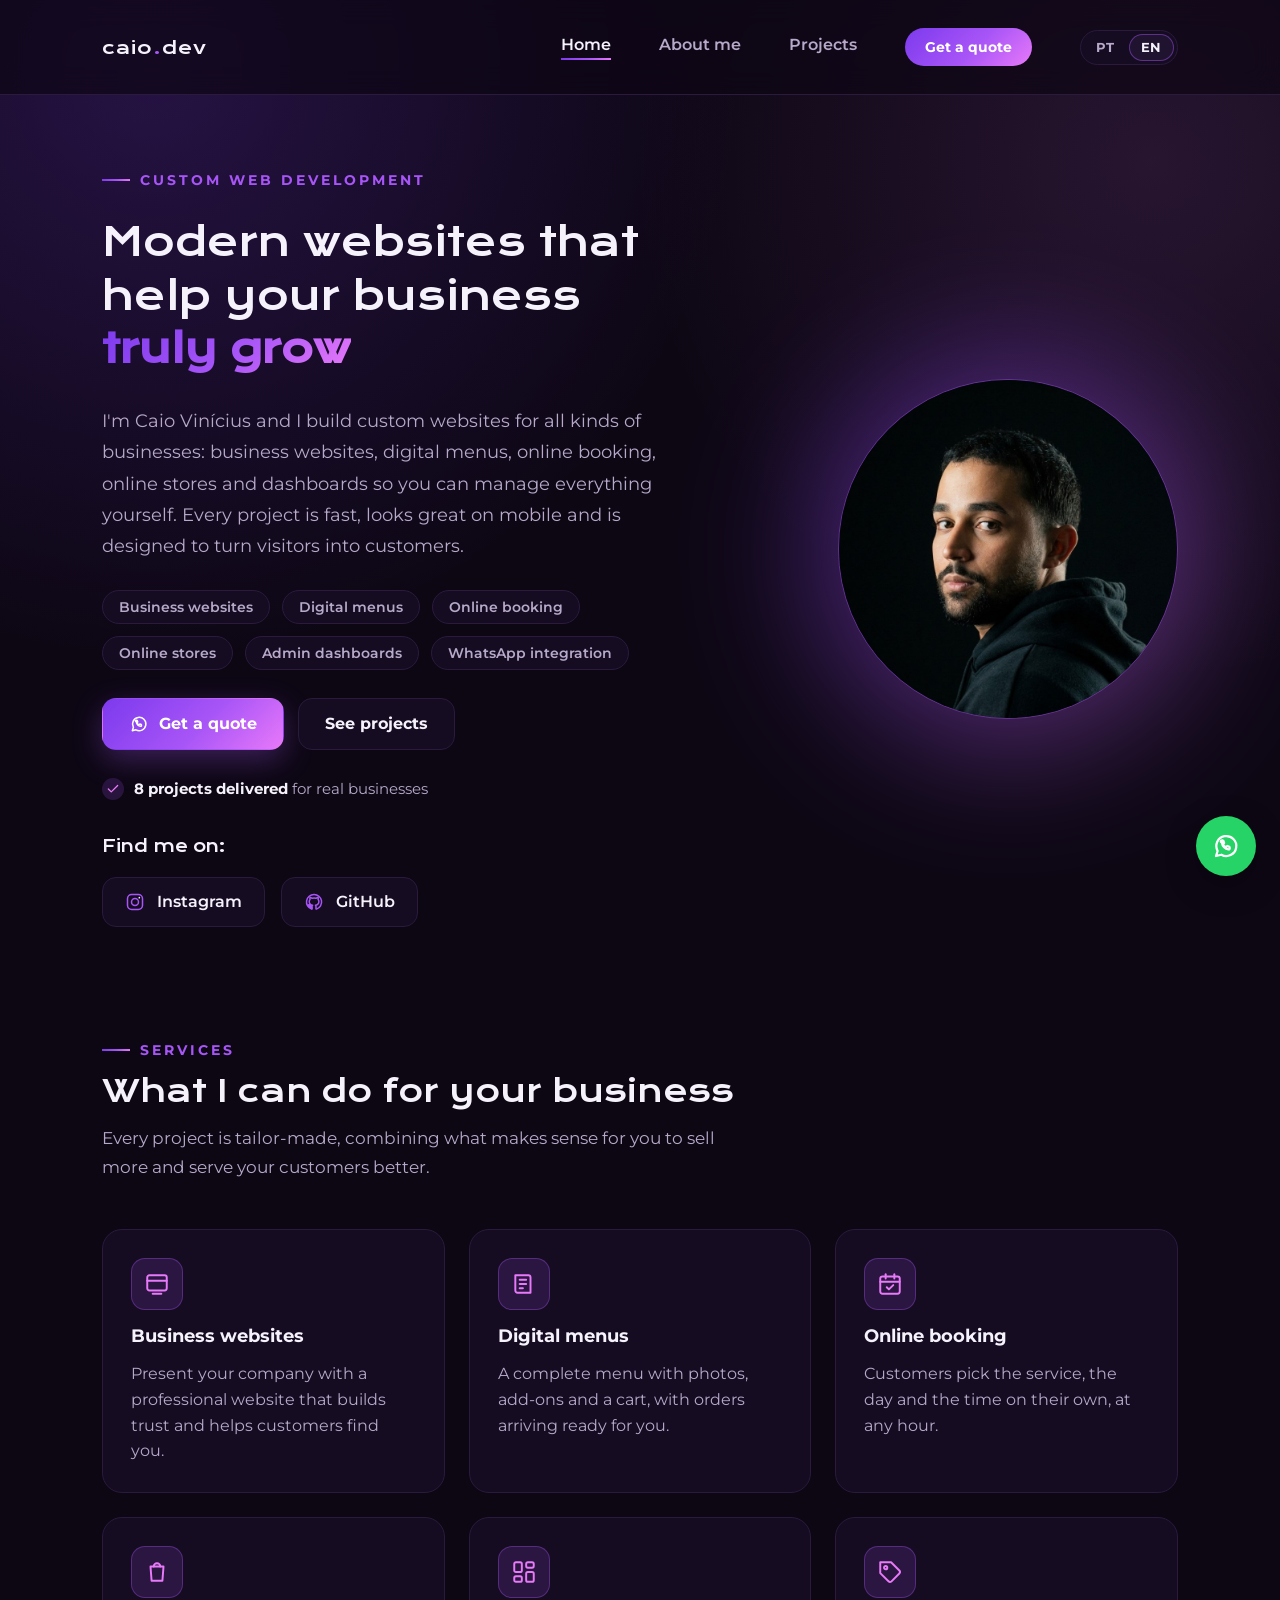
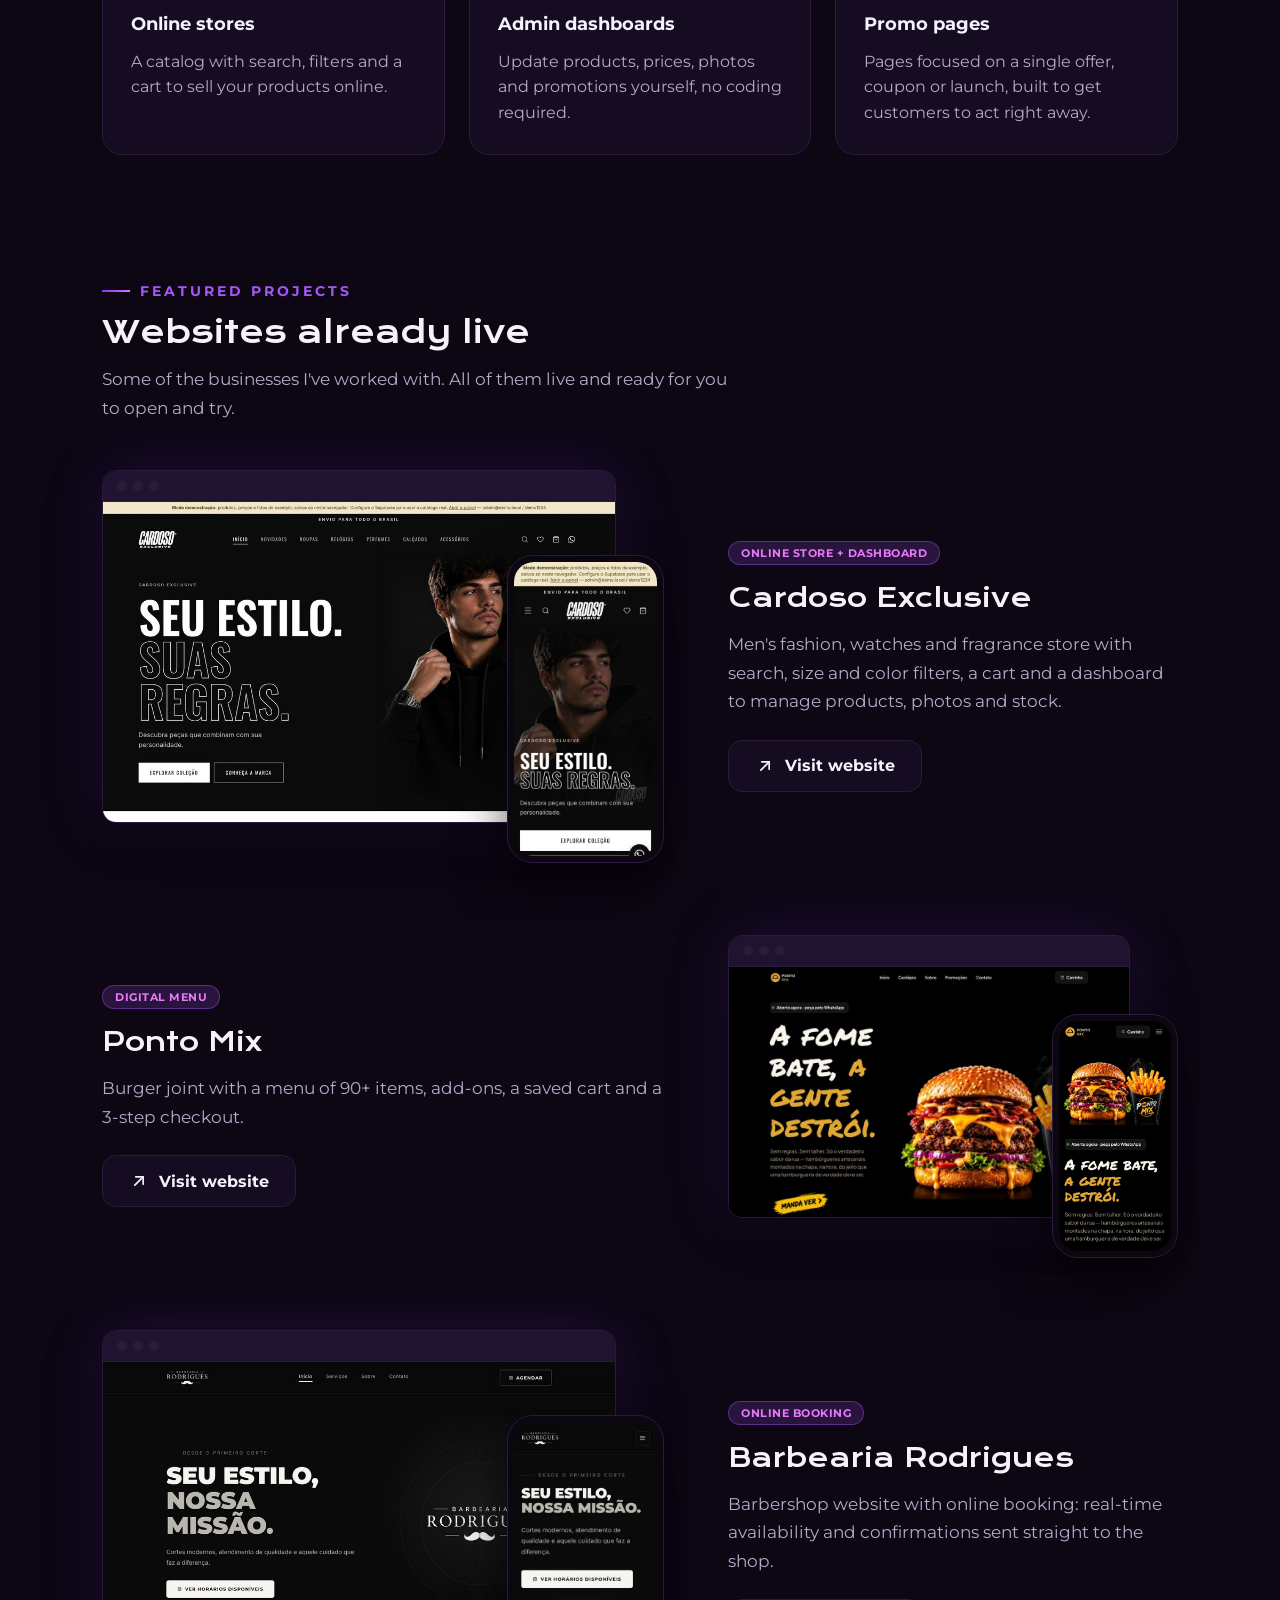
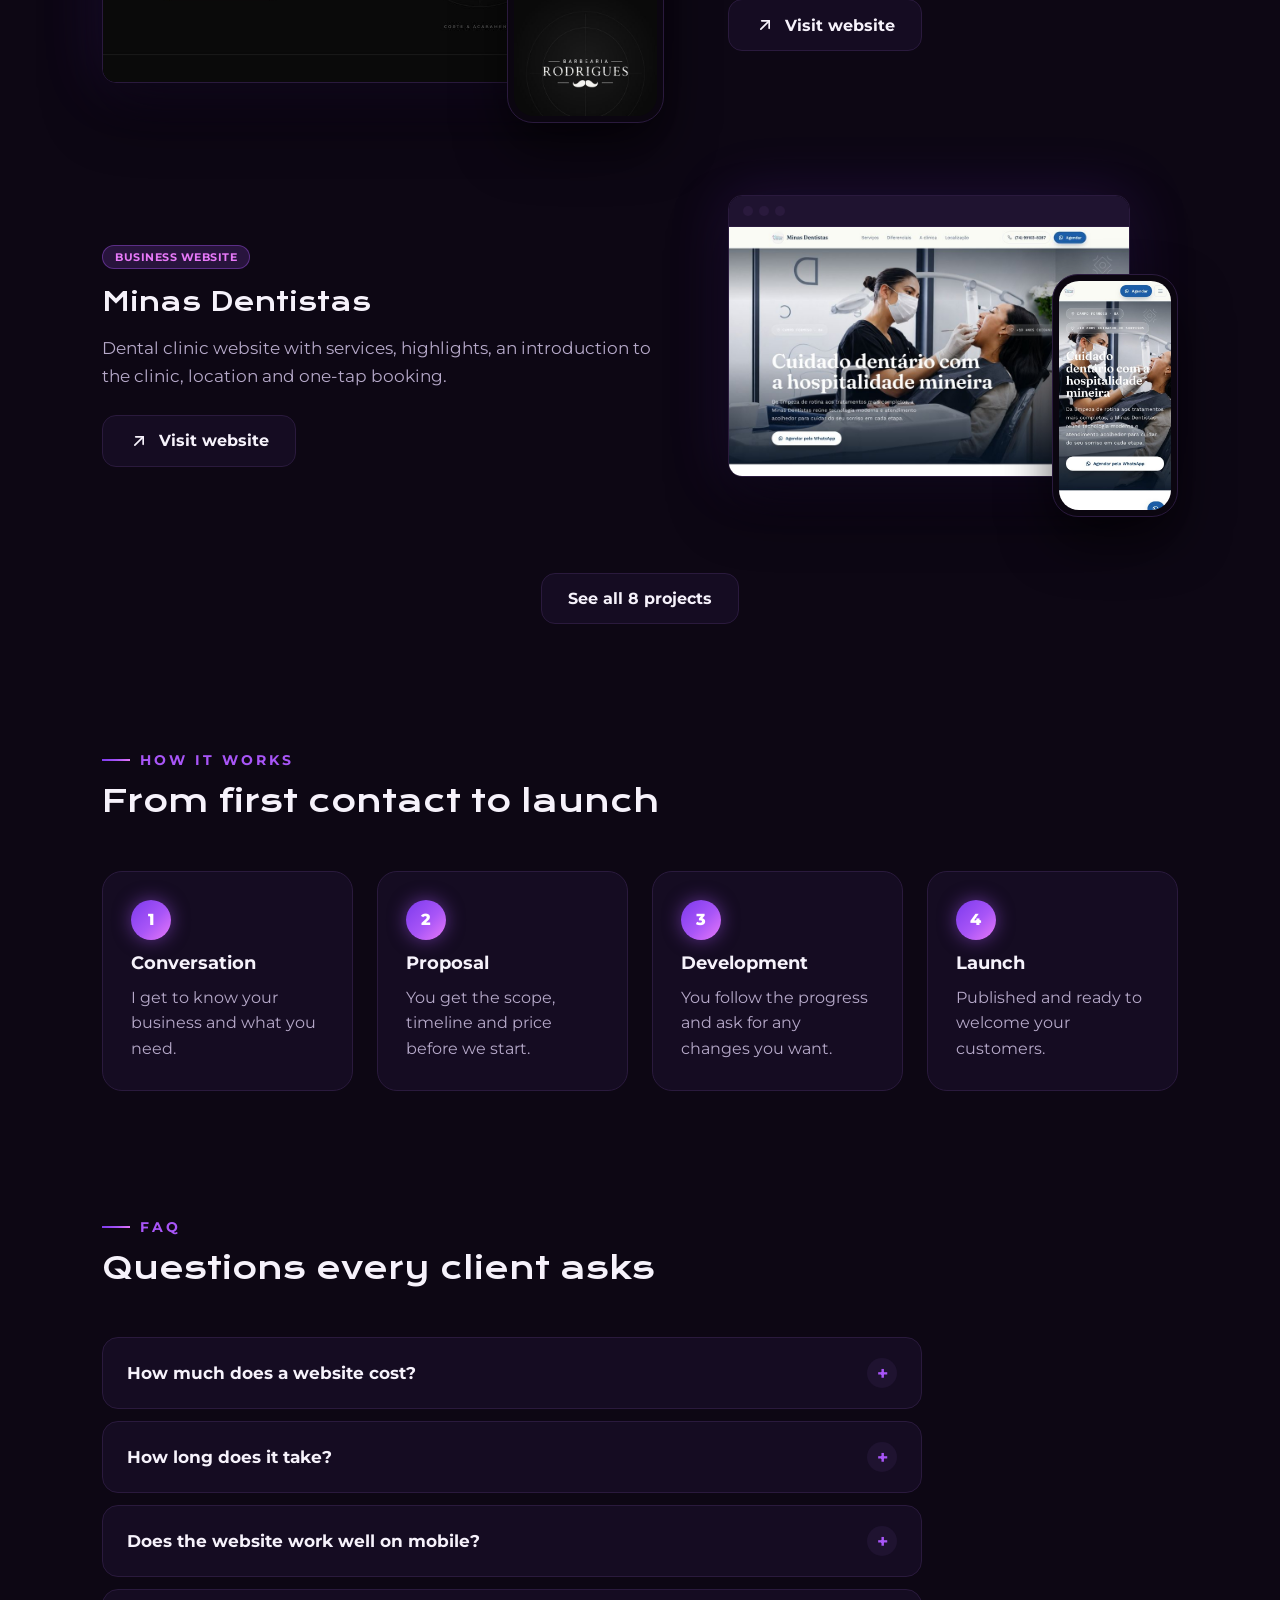
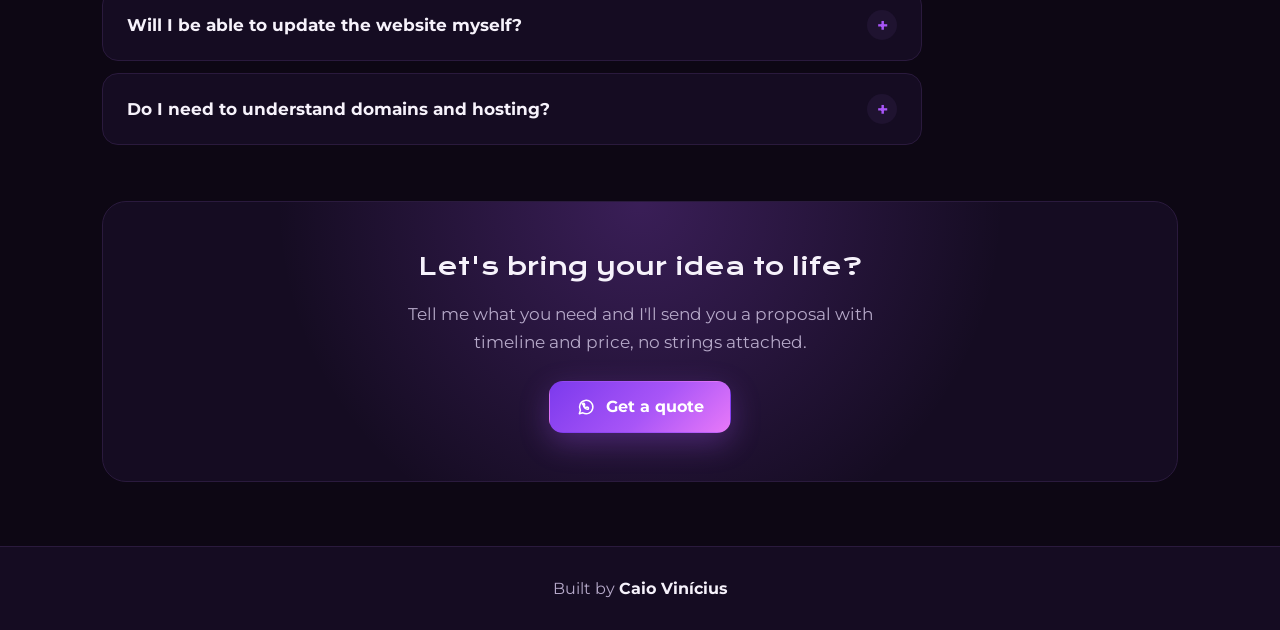
==== en/index.html @ 20a189ff "Adiciona versão em inglês com seletor de idioma - Páginas em inglês em en/ (Home, About me e Project" ====
<!DOCTYPE html>
<html lang="en">

<head>
    <meta charset="UTF-8">
    <meta name="viewport" content="width=device-width, initial-scale=1.0">
    <title>Caio Vinícius · Custom web development</title>
    <meta name="description" content="Business websites, digital menus, online booking, online stores and admin dashboards, custom-built to help your business grow.">
    <meta name="theme-color" content="#0d0714">
    <meta property="og:type" content="website">
    <meta property="og:locale" content="en_US">
    <meta property="og:site_name" content="Caio Vinícius">
    <meta property="og:title" content="Caio Vinícius · Custom web development">
    <meta property="og:description" content="Business websites, digital menus, online booking, online stores and admin dashboards, custom-built to help your business grow.">
    <meta property="og:url" content="https://portflio-three-ashen.vercel.app/en/">
    <meta property="og:image" content="https://portflio-three-ashen.vercel.app/assets/og-image-en.jpg">
    <meta property="og:image:width" content="1200">
    <meta property="og:image:height" content="630">
    <meta property="og:image:alt" content="Caio Vinícius, custom web development">
    <meta name="twitter:card" content="summary_large_image">
    <link rel="alternate" hreflang="pt-BR" href="https://portflio-three-ashen.vercel.app/">
    <link rel="alternate" hreflang="en" href="https://portflio-three-ashen.vercel.app/en/">
    <link rel="alternate" hreflang="x-default" href="https://portflio-three-ashen.vercel.app/">
    <link rel="icon" type="image/x-icon" href="../assets/favicon.ico">
    <link rel="icon" type="image/png" sizes="32x32" href="../assets/favicon-32.png">
    <link rel="icon" type="image/png" sizes="16x16" href="../assets/favicon-16.png">
    <link rel="apple-touch-icon" sizes="180x180" href="../assets/apple-touch-icon.png">
    <link rel="stylesheet" href="../style/style.css">
</head>

<body>
    <header class="cabecalho">
        <a class="cabecalho__logo" href="index.html">caio<span>.</span>dev</a>
        <nav class="cabecalho__menu">
            <a class="cabecalho__menu__links" href="index.html">Home</a>
            <a class="cabecalho__menu__links" href="about.html">About me</a>
            <a class="cabecalho__menu__links" href="projects.html">Projects</a>
            <a class="cabecalho__cta" href="https://wa.me/5574991608952?text=Hi%20Caio!%20I%20found%20your%20portfolio%20and%20I%27d%20like%20a%20quote%20for%20my%20website." target="_blank" rel="noopener">Get a quote</a>
            <div class="idioma" role="group" aria-label="Language">
                <a class="idioma__opcao" href="../index.html" lang="pt-BR" hreflang="pt-BR">PT</a>
                <a class="idioma__opcao idioma__opcao--ativo" href="index.html" lang="en" aria-current="true">EN</a>
            </div>
        </nav>
    </header>

    <main>
        <section class="apresentacao">
            <section class="apresentacao__conteudo reveal">
                <p class="eyebrow">Custom web development</p>
                <h1 class="apresentacao__conteudo__titulo">Modern websites that help your business
                    <strong class="TituloDestaque">truly grow</strong>
                </h1>
                <p class="apresentacao__conteudo__texto">I'm Caio Vinícius and I build custom websites for all kinds of businesses: business websites, digital menus, online booking, online stores and dashboards so you can manage everything yourself. Every project is fast, looks great on mobile and is designed to turn visitors into customers.</p>

                <div class="chips">
                    <span class="chip">Business websites</span>
                    <span class="chip">Digital menus</span>
                    <span class="chip">Online booking</span>
                    <span class="chip">Online stores</span>
                    <span class="chip">Admin dashboards</span>
                    <span class="chip">WhatsApp integration</span>
                </div>

                <div class="apresentacao__ctas">
                    <a class="botao botao--principal" href="https://wa.me/5574991608952?text=Hi%20Caio!%20I%20found%20your%20portfolio%20and%20I%27d%20like%20a%20quote%20for%20my%20website." target="_blank" rel="noopener">
                        <svg viewBox="0 0 24 24" fill="none" stroke="currentColor" stroke-width="1.8" stroke-linecap="round" stroke-linejoin="round">
                        <path d="M4 20l1.3-4A8 8 0 1 1 8.3 19L4 20Z" />
                        <path d="M8.8 9.6c.2 2.6 2.5 4.9 5.1 5.1.9.1 1.1-.6 1.1-1.1l-.3-1-1.7-.6-1 1a5.2 5.2 0 0 1-2.5-2.5l1-1-.6-1.7-1-.3c-.5 0-1.2.2-1.1 1.1Z" />
                    </svg>
                        Get a quote
                    </a>
                    <a class="botao botao--secundario" href="projects.html">See projects</a>
                </div>

                <p class="selo-confianca">
                    <svg viewBox="0 0 24 24" fill="none" stroke="currentColor" stroke-width="2.2" stroke-linecap="round" stroke-linejoin="round">
                        <path d="M20 6L9 17l-5-5" />
                    </svg>
                    <span><strong>8 projects delivered</strong> for real businesses</span>
                </p>

                <div class="apresentacao__links">
                    <h2 class="apresentacao__links__titulo">Find me on:</h2>
                    <div class="apresentacao__links__grid">
                        <a class="apresentacao__links__link" href="https://www.instagram.com/caiodev.code/"
                            target="_blank" rel="noopener">
                            <svg viewBox="0 0 24 24" fill="none" stroke-width="1.8" stroke-linecap="round" stroke-linejoin="round">
                                <rect x="3" y="3" width="18" height="18" rx="5" />
                                <circle cx="12" cy="12" r="4.2" />
                                <circle cx="17.2" cy="6.8" r="1" fill="currentColor" stroke="none" />
                            </svg>
                            Instagram
                        </a>
                        <a class="apresentacao__links__link" href="https://github.com/Caioviniccius" target="_blank"
                            rel="noopener">
                            <svg viewBox="0 0 24 24" fill="none" stroke-width="1.8" stroke-linecap="round" stroke-linejoin="round">
                                <path d="M12 3a9 9 0 0 0-2.85 17.54c.45.08.62-.2.62-.43v-1.68c-2.5.55-3.03-1.16-3.03-1.16-.4-1.05-1-1.33-1-1.33-.83-.56.06-.55.06-.55.9.06 1.38.93 1.38.93.8 1.4 2.11 1 2.63.75.08-.59.32-1 .58-1.23-2-.23-4.1-1-4.1-4.44a3.5 3.5 0 0 1 .92-2.42c-.1-.23-.4-1.15.09-2.4 0 0 .76-.24 2.5.93a8.5 8.5 0 0 1 4.55 0c1.73-1.17 2.5-.93 2.5-.93.48 1.25.18 2.17.09 2.4a3.5 3.5 0 0 1 .92 2.42c0 3.45-2.1 4.2-4.11 4.43.33.29.62.85.62 1.72v2.55c0 .24.16.52.62.43A9 9 0 0 0 12 3Z" />
                            </svg>
                            GitHub
                        </a>
                    </div>
                </div>
            </section>

            <div class="apresentacao__imagem-wrap reveal">
                <img class="apresentacao__imagem" src="../assets/perfil.jpeg" alt="Photo of Caio Vinícius">
            </div>
        </section>

        <section class="secao" id="servicos">
            <div class="secao__cabecalho reveal">
                <p class="eyebrow">Services</p>
                <h2 class="secao__titulo">What I can do for your business</h2>
                <p class="secao__texto">Every project is tailor-made, combining what makes sense for you to sell more and serve your customers better.</p>
            </div>
            <div class="servicos__grid">
                <article class="servico reveal">
                    <span class="servico__icone"><svg viewBox="0 0 24 24" fill="none" stroke="currentColor" stroke-width="1.8" stroke-linecap="round" stroke-linejoin="round"><rect x="3" y="4" width="18" height="14" rx="2" /><path d="M3 9h18" /><path d="M8 21h8" /></svg></span>
                    <h3 class="servico__titulo">Business websites</h3>
                    <p class="servico__texto">Present your company with a professional website that builds trust and helps customers find you.</p>
                </article>
                <article class="servico reveal">
                    <span class="servico__icone"><svg viewBox="0 0 24 24" fill="none" stroke="currentColor" stroke-width="1.8" stroke-linecap="round" stroke-linejoin="round"><path d="M4 4h12a2 2 0 0 1 2 2v14H6a2 2 0 0 1-2-2V4Z" /><path d="M8 8h6" /><path d="M8 12h6" /><path d="M8 16h3" /></svg></span>
                    <h3 class="servico__titulo">Digital menus</h3>
                    <p class="servico__texto">A complete menu with photos, add-ons and a cart, with orders arriving ready for you.</p>
                </article>
                <article class="servico reveal">
                    <span class="servico__icone"><svg viewBox="0 0 24 24" fill="none" stroke="currentColor" stroke-width="1.8" stroke-linecap="round" stroke-linejoin="round"><rect x="3" y="5" width="18" height="16" rx="2" /><path d="M16 3v4" /><path d="M8 3v4" /><path d="M3 10h18" /><path d="M9 15l2 2 4-4" /></svg></span>
                    <h3 class="servico__titulo">Online booking</h3>
                    <p class="servico__texto">Customers pick the service, the day and the time on their own, at any hour.</p>
                </article>
                <article class="servico reveal">
                    <span class="servico__icone"><svg viewBox="0 0 24 24" fill="none" stroke="currentColor" stroke-width="1.8" stroke-linecap="round" stroke-linejoin="round"><path d="M6 7h12l-1 13H7L6 7Z" /><path d="M9 7a3 3 0 0 1 6 0" /></svg></span>
                    <h3 class="servico__titulo">Online stores</h3>
                    <p class="servico__texto">A catalog with search, filters and a cart to sell your products online.</p>
                </article>
                <article class="servico reveal">
                    <span class="servico__icone"><svg viewBox="0 0 24 24" fill="none" stroke="currentColor" stroke-width="1.8" stroke-linecap="round" stroke-linejoin="round"><rect x="3" y="3" width="7" height="9" rx="1.5" /><rect x="14" y="3" width="7" height="5" rx="1.5" /><rect x="14" y="12" width="7" height="9" rx="1.5" /><rect x="3" y="16" width="7" height="5" rx="1.5" /></svg></span>
                    <h3 class="servico__titulo">Admin dashboards</h3>
                    <p class="servico__texto">Update products, prices, photos and promotions yourself, no coding required.</p>
                </article>
                <article class="servico reveal">
                    <span class="servico__icone"><svg viewBox="0 0 24 24" fill="none" stroke="currentColor" stroke-width="1.8" stroke-linecap="round" stroke-linejoin="round"><path d="M20.6 13.4l-7.2 7.2a2 2 0 0 1-2.8 0L3 13V3h10l7.6 7.6a2 2 0 0 1 0 2.8Z" /><circle cx="8" cy="8" r="1.5" /></svg></span>
                    <h3 class="servico__titulo">Promo pages</h3>
                    <p class="servico__texto">Pages focused on a single offer, coupon or launch, built to get customers to act right away.</p>
                </article>
            </div>
        </section>

        <section class="secao" id="projetos">
            <div class="secao__cabecalho reveal">
                <p class="eyebrow">Featured projects</p>
                <h2 class="secao__titulo">Websites already live</h2>
                <p class="secao__texto">Some of the businesses I've worked with. All of them live and ready for you to open and try.</p>
            </div>
            <div class="destaques">
                <article class="destaque reveal">
                    <div class="destaque__mockup">
                        <div class="destaque__navegador">
                            <span class="destaque__barra"><i></i><i></i><i></i></span>
                            <img src="../assets/projetos/cardoso-exclusive-desktop.jpg" alt="Cardoso Exclusive website on desktop" loading="lazy" width="960" height="600">
                        </div>
                        <div class="destaque__celular">
                            <img src="../assets/projetos/cardoso-exclusive-mobile.jpg" alt="Cardoso Exclusive website on mobile" loading="lazy" width="390" height="800">
                        </div>
                    </div>
                    <div class="destaque__info">
                        <span class="card-projeto__selo">Online store + dashboard</span>
                        <h3 class="destaque__titulo">Cardoso Exclusive</h3>
                        <p class="destaque__texto">Men's fashion, watches and fragrance store with search, size and color filters, a cart and a dashboard to manage products, photos and stock.</p>
                        <a class="botao botao--secundario" href="../projetos/cardoso-exclusive/index.html" target="_blank" rel="noopener">
                            <svg viewBox="0 0 24 24" fill="none" stroke="currentColor" stroke-width="2" stroke-linecap="round" stroke-linejoin="round">
                            <path d="M7 17L17 7" /><path d="M8 7h9v9" />
                        </svg>
                            Visit website
                        </a>
                    </div>
                </article>
                <article class="destaque reveal">
                    <div class="destaque__mockup">
                        <div class="destaque__navegador">
                            <span class="destaque__barra"><i></i><i></i><i></i></span>
                            <img src="../assets/projetos/ponto-mix-desktop.jpg" alt="Ponto Mix website on desktop" loading="lazy" width="960" height="600">
                        </div>
                        <div class="destaque__celular">
                            <img src="../assets/projetos/ponto-mix-mobile.jpg" alt="Ponto Mix website on mobile" loading="lazy" width="390" height="800">
                        </div>
                    </div>
                    <div class="destaque__info">
                        <span class="card-projeto__selo">Digital menu</span>
                        <h3 class="destaque__titulo">Ponto Mix</h3>
                        <p class="destaque__texto">Burger joint with a menu of 90+ items, add-ons, a saved cart and a 3-step checkout.</p>
                        <a class="botao botao--secundario" href="../projetos/ponto-mix/index.html" target="_blank" rel="noopener">
                            <svg viewBox="0 0 24 24" fill="none" stroke="currentColor" stroke-width="2" stroke-linecap="round" stroke-linejoin="round">
                            <path d="M7 17L17 7" /><path d="M8 7h9v9" />
                        </svg>
                            Visit website
                        </a>
                    </div>
                </article>
                <article class="destaque reveal">
                    <div class="destaque__mockup">
                        <div class="destaque__navegador">
                            <span class="destaque__barra"><i></i><i></i><i></i></span>
                            <img src="../assets/projetos/barbearia-rodrigues-desktop.jpg" alt="Barbearia Rodrigues website on desktop" loading="lazy" width="960" height="600">
                        </div>
                        <div class="destaque__celular">
                            <img src="../assets/projetos/barbearia-rodrigues-mobile.jpg" alt="Barbearia Rodrigues website on mobile" loading="lazy" width="390" height="800">
                        </div>
                    </div>
                    <div class="destaque__info">
                        <span class="card-projeto__selo">Online booking</span>
                        <h3 class="destaque__titulo">Barbearia Rodrigues</h3>
                        <p class="destaque__texto">Barbershop website with online booking: real-time availability and confirmations sent straight to the shop.</p>
                        <a class="botao botao--secundario" href="../projetos/barbearia-rodrigues/index.html" target="_blank" rel="noopener">
                            <svg viewBox="0 0 24 24" fill="none" stroke="currentColor" stroke-width="2" stroke-linecap="round" stroke-linejoin="round">
                            <path d="M7 17L17 7" /><path d="M8 7h9v9" />
                        </svg>
                            Visit website
                        </a>
                    </div>
                </article>
                <article class="destaque reveal">
                    <div class="destaque__mockup">
                        <div class="destaque__navegador">
                            <span class="destaque__barra"><i></i><i></i><i></i></span>
                            <img src="../assets/projetos/minas-dentistas-desktop.jpg" alt="Minas Dentistas website on desktop" loading="lazy" width="960" height="600">
                        </div>
                        <div class="destaque__celular">
                            <img src="../assets/projetos/minas-dentistas-mobile.jpg" alt="Minas Dentistas website on mobile" loading="lazy" width="390" height="800">
                        </div>
                    </div>
                    <div class="destaque__info">
                        <span class="card-projeto__selo">Business website</span>
                        <h3 class="destaque__titulo">Minas Dentistas</h3>
                        <p class="destaque__texto">Dental clinic website with services, highlights, an introduction to the clinic, location and one-tap booking.</p>
                        <a class="botao botao--secundario" href="../projetos/minas-dentistas/index.html" target="_blank" rel="noopener">
                            <svg viewBox="0 0 24 24" fill="none" stroke="currentColor" stroke-width="2" stroke-linecap="round" stroke-linejoin="round">
                            <path d="M7 17L17 7" /><path d="M8 7h9v9" />
                        </svg>
                            Visit website
                        </a>
                    </div>
                </article>
            </div>
            <div class="destaques__mais reveal">
                <a class="botao botao--secundario" href="projects.html">See all 8 projects</a>
            </div>
        </section>

        <section class="secao" id="como-funciona">
            <div class="secao__cabecalho reveal">
                <p class="eyebrow">How it works</p>
                <h2 class="secao__titulo">From first contact to launch</h2>
            </div>
            <ol class="passos">
                <li class="passo reveal">
                    <span class="passo__numero">1</span>
                    <h3 class="passo__titulo">Conversation</h3>
                    <p class="passo__texto">I get to know your business and what you need.</p>
                </li>
                <li class="passo reveal">
                    <span class="passo__numero">2</span>
                    <h3 class="passo__titulo">Proposal</h3>
                    <p class="passo__texto">You get the scope, timeline and price before we start.</p>
                </li>
                <li class="passo reveal">
                    <span class="passo__numero">3</span>
                    <h3 class="passo__titulo">Development</h3>
                    <p class="passo__texto">You follow the progress and ask for any changes you want.</p>
                </li>
                <li class="passo reveal">
                    <span class="passo__numero">4</span>
                    <h3 class="passo__titulo">Launch</h3>
                    <p class="passo__texto">Published and ready to welcome your customers.</p>
                </li>
            </ol>
        </section>

        <section class="secao" id="duvidas">
            <div class="secao__cabecalho reveal">
                <p class="eyebrow">FAQ</p>
                <h2 class="secao__titulo">Questions every client asks</h2>
            </div>
            <div class="faq reveal">
                <details class="faq__item">
                    <summary class="faq__pergunta">How much does a website cost?</summary>
                    <p class="faq__resposta">It depends on what your business needs: number of pages, menu, booking, store or dashboard. After a quick chat, you get a proposal with a fixed price, no surprises.</p>
                </details>
                <details class="faq__item">
                    <summary class="faq__pergunta">How long does it take?</summary>
                    <p class="faq__resposta">The timeline also depends on the size of the project and is stated in the proposal before we start.</p>
                </details>
                <details class="faq__item">
                    <summary class="faq__pergunta">Does the website work well on mobile?</summary>
                    <p class="faq__resposta">Yes. Every project is designed mobile-first, since that is how most of your customers will visit.</p>
                </details>
                <details class="faq__item">
                    <summary class="faq__pergunta">Will I be able to update the website myself?</summary>
                    <p class="faq__resposta">If you need it, the website can come with a simple dashboard to change products, prices, photos and promotions without coding.</p>
                </details>
                <details class="faq__item">
                    <summary class="faq__pergunta">Do I need to understand domains and hosting?</summary>
                    <p class="faq__resposta">No. I'll guide you through the technical side and leave your website published and running.</p>
                </details>
            </div>

            <div class="chamada-final reveal">
                <h2 class="chamada-final__titulo">Let's bring your idea to life?</h2>
                <p class="chamada-final__texto">Tell me what you need and I'll send you a proposal with timeline and price, no strings attached.</p>
                <a class="botao botao--principal" href="https://wa.me/5574991608952?text=Hi%20Caio!%20I%20found%20your%20portfolio%20and%20I%27d%20like%20a%20quote%20for%20my%20website." target="_blank" rel="noopener">
                    <svg viewBox="0 0 24 24" fill="none" stroke="currentColor" stroke-width="1.8" stroke-linecap="round" stroke-linejoin="round">
                        <path d="M4 20l1.3-4A8 8 0 1 1 8.3 19L4 20Z" />
                        <path d="M8.8 9.6c.2 2.6 2.5 4.9 5.1 5.1.9.1 1.1-.6 1.1-1.1l-.3-1-1.7-.6-1 1a5.2 5.2 0 0 1-2.5-2.5l1-1-.6-1.7-1-.3c-.5 0-1.2.2-1.1 1.1Z" />
                    </svg>
                    Get a quote
                </a>
            </div>
        </section>
    </main>

    <footer class="rodape">
        <p>Built by <strong>Caio Vinícius</strong></p>
    </footer>

    <a class="whatsapp-flutuante" href="https://wa.me/5574991608952?text=Hi%20Caio!%20I%20found%20your%20portfolio%20and%20I%27d%20like%20a%20quote%20for%20my%20website." target="_blank" rel="noopener"
        aria-label="Get a quote on WhatsApp">
        <svg viewBox="0 0 24 24" fill="none" stroke="currentColor" stroke-width="1.8" stroke-linecap="round" stroke-linejoin="round">
                <path d="M4 20l1.3-4A8 8 0 1 1 8.3 19L4 20Z" />
                <path d="M8.8 9.6c.2 2.6 2.5 4.9 5.1 5.1.9.1 1.1-.6 1.1-1.1l-.3-1-1.7-.6-1 1a5.2 5.2 0 0 1-2.5-2.5l1-1-.6-1.7-1-.3c-.5 0-1.2.2-1.1 1.1Z" />
            </svg>
    </a>

    <script src="../script.js"></script>
</body>

</html>
---- style/style.css ----
@import url('https://fonts.googleapis.com/css2?family=Krona+One&family=Montserrat:ital,wght@0,100..900;1,100..900&display=swap');

:root {
    --cor-primaria: #0d0714;
    --cor-primaria-alt: #150c22;
    --cor-secundaria: #f6f2fb;
    --cor-muted: #b6a9c9;
    --cor-terciaria: #a855f7;
    --cor-terciaria-forte: #7c3aed;
    --cor-destaque: #e879f9;
    --cor-hover: #1f1330;
    --cor-borda: #2a1a3d;

    --font-primaria: "Krona One", sans-serif;
    --font-secundaria: "Montserrat", sans-serif;

    --sombra-glow: 0 0 80px rgba(168, 85, 247, .35);
    --gradiente-marca: linear-gradient(135deg, var(--cor-terciaria-forte), var(--cor-terciaria) 55%, var(--cor-destaque));
}

* {
    margin: 0;
    padding: 0;
    box-sizing: border-box;
}

html {
    scroll-behavior: smooth;
}

body {
    background-color: var(--cor-primaria);
    background-image:
        radial-gradient(circle at 12% 8%, rgba(124, 58, 237, .22), transparent 42%),
        radial-gradient(circle at 90% 18%, rgba(232, 121, 249, .12), transparent 38%);
    background-attachment: fixed;
    color: var(--cor-secundaria);
    font-family: var(--font-secundaria);
    overflow-x: hidden;
}

a {
    color: inherit;
}

img {
    max-width: 100%;
    display: block;
}

.container {
    width: min(1100px, 100%);
    margin: 0 auto;
    padding: 0 6%;
}

/* ===== Acessibilidade ===== */
a:focus-visible,
button:focus-visible {
    outline: 2px solid var(--cor-destaque);
    outline-offset: 4px;
    border-radius: 4px;
}

@media (prefers-reduced-motion: reduce) {
    *,
    *::before,
    *::after {
        animation-duration: .001ms !important;
        animation-iteration-count: 1 !important;
        transition-duration: .001ms !important;
        scroll-behavior: auto !important;
    }
}

/* ===== Cabecalho ===== */
.cabecalho {
    position: sticky;
    top: 0;
    z-index: 10;
    display: flex;
    align-items: center;
    justify-content: space-between;
    padding: 28px 8%;
    background: rgba(13, 7, 20, .7);
    backdrop-filter: blur(14px);
    border-bottom: 1px solid var(--cor-borda);
}

.cabecalho__logo {
    font-family: var(--font-primaria);
    font-size: 1.1rem;
    text-decoration: none;
    color: var(--cor-secundaria);
    letter-spacing: 1px;
}

.cabecalho__logo span {
    color: var(--cor-terciaria);
}

.cabecalho__menu {
    display: flex;
    align-items: center;
    gap: 48px;
}

.cabecalho__menu__links {
    position: relative;
    font-family: var(--font-secundaria);
    font-size: 1rem;
    font-weight: 600;
    color: var(--cor-muted);
    text-decoration: none;
    padding-bottom: 6px;
    transition: color .25s ease;
}

.cabecalho__menu__links::after {
    content: "";
    position: absolute;
    left: 0;
    bottom: 0;
    width: 0%;
    height: 2px;
    background: var(--gradiente-marca);
    transition: width .25s ease;
}

.cabecalho__menu__links:hover,
.cabecalho__menu__links--ativo {
    color: var(--cor-secundaria);
}

.cabecalho__menu__links:hover::after,
.cabecalho__menu__links--ativo::after {
    width: 100%;
}

.cabecalho__cta {
    padding: 10px 20px;
    border-radius: 100px;
    background: var(--gradiente-marca);
    color: #fff;
    font-family: var(--font-secundaria);
    font-size: .9rem;
    font-weight: 700;
    text-decoration: none;
    transition: transform .25s ease, box-shadow .25s ease;
}

.cabecalho__cta:hover {
    transform: translateY(-2px);
    box-shadow: 0 10px 24px rgba(168, 85, 247, .35);
}

/* Seletor de idioma */
.idioma {
    display: flex;
    padding: 3px;
    gap: 2px;
    border: 1px solid var(--cor-borda);
    border-radius: 100px;
    background: var(--cor-primaria-alt);
}

.idioma__opcao {
    padding: 6px 12px;
    border-radius: 100px;
    font-family: var(--font-secundaria);
    font-size: .8rem;
    font-weight: 700;
    letter-spacing: .5px;
    color: var(--cor-muted);
    text-decoration: none;
    transition: color .2s ease, background .2s ease;
}

.idioma__opcao:hover {
    color: var(--cor-secundaria);
}

.idioma__opcao--ativo {
    background: var(--cor-hover);
    color: var(--cor-secundaria);
    box-shadow: inset 0 0 0 1px rgba(168, 85, 247, .45);
}

/* ===== Apresentacao (hero) ===== */
.apresentacao {
    padding: 6% 8% 4%;
    display: flex;
    align-items: center;
    justify-content: space-between;
    gap: 64px;
    min-height: 82vh;
}

.apresentacao__conteudo {
    width: 54%;
    display: flex;
    flex-direction: column;
    gap: 28px;
    justify-content: center;
}

.eyebrow {
    font-family: var(--font-secundaria);
    font-size: .85rem;
    font-weight: 700;
    letter-spacing: 3px;
    text-transform: uppercase;
    color: var(--cor-terciaria);
    display: flex;
    align-items: center;
    gap: 10px;
}

.eyebrow::before {
    content: "";
    width: 28px;
    height: 2px;
    background: var(--gradiente-marca);
}

.apresentacao__conteudo__titulo {
    font-size: 2.4rem;
    line-height: 1.4;
    font-family: var(--font-primaria);
    font-weight: 400;
}

.TituloDestaque {
    background: var(--gradiente-marca);
    -webkit-background-clip: text;
    background-clip: text;
    color: transparent;
}

.apresentacao__conteudo__texto {
    font-size: 1.15rem;
    line-height: 1.7;
    color: var(--cor-muted);
    max-width: 560px;
}

.chips {
    display: flex;
    flex-wrap: wrap;
    gap: 12px;
}

.chip {
    font-size: .85rem;
    font-weight: 600;
    padding: 8px 16px;
    border-radius: 100px;
    border: 1px solid var(--cor-borda);
    background: var(--cor-primaria-alt);
    color: var(--cor-muted);
}

/* ===== Botões de chamada ===== */
.apresentacao__ctas {
    display: flex;
    flex-wrap: wrap;
    gap: 14px;
}

.botao {
    display: inline-flex;
    align-items: center;
    justify-content: center;
    gap: 10px;
    padding: 15px 26px;
    border-radius: 14px;
    font-family: var(--font-secundaria);
    font-size: 1rem;
    font-weight: 700;
    text-decoration: none;
    border: 1px solid transparent;
    transition: transform .25s ease, box-shadow .25s ease, border-color .25s ease, background .25s ease;
}

.botao svg {
    width: 20px;
    height: 20px;
    flex-shrink: 0;
}

.botao--principal {
    background: var(--gradiente-marca);
    color: #fff;
    box-shadow: 0 10px 30px rgba(168, 85, 247, .3);
}

.botao--principal:hover {
    transform: translateY(-3px);
    box-shadow: 0 14px 36px rgba(168, 85, 247, .45);
}

.botao--secundario {
    background: var(--cor-primaria-alt);
    border-color: var(--cor-borda);
    color: var(--cor-secundaria);
}

.botao--secundario:hover {
    border-color: var(--cor-terciaria);
    background: var(--cor-hover);
    transform: translateY(-3px);
}

.selo-confianca {
    display: flex;
    align-items: center;
    gap: 10px;
    color: var(--cor-muted);
    font-size: .95rem;
}

.selo-confianca svg {
    width: 22px;
    height: 22px;
    padding: 4px;
    border-radius: 50%;
    background: rgba(168, 85, 247, .18);
    stroke: var(--cor-destaque);
    flex-shrink: 0;
}

.selo-confianca strong {
    color: var(--cor-secundaria);
}

/* ===== Botão flutuante do WhatsApp ===== */
.whatsapp-flutuante {
    position: fixed;
    right: 24px;
    bottom: 24px;
    z-index: 20;
    width: 60px;
    height: 60px;
    display: grid;
    place-items: center;
    border-radius: 50%;
    background: #25d366;
    color: #fff;
    box-shadow: 0 10px 30px rgba(0, 0, 0, .4), 0 0 0 0 rgba(37, 211, 102, .5);
    animation: pulso-whatsapp 2.6s ease-out infinite;
    transition: transform .25s ease;
}

.whatsapp-flutuante:hover {
    transform: scale(1.08);
}

.whatsapp-flutuante svg {
    width: 30px;
    height: 30px;
}

@keyframes pulso-whatsapp {
    0% { box-shadow: 0 10px 30px rgba(0, 0, 0, .4), 0 0 0 0 rgba(37, 211, 102, .5); }
    70%, 100% { box-shadow: 0 10px 30px rgba(0, 0, 0, .4), 0 0 0 16px rgba(37, 211, 102, 0); }
}

body.modal-aberto .whatsapp-flutuante {
    display: none;
}

/* ===== Chamada final ===== */
.chamada-final {
    margin-top: 56px;
    padding: 48px 32px;
    display: flex;
    flex-direction: column;
    align-items: center;
    gap: 16px;
    text-align: center;
    border: 1px solid var(--cor-borda);
    border-radius: 24px;
    background:
        radial-gradient(circle at 50% 0%, rgba(168, 85, 247, .25), transparent 60%),
        var(--cor-primaria-alt);
}

.chamada-final__titulo {
    font-family: var(--font-primaria);
    font-size: 1.5rem;
    font-weight: 400;
    line-height: 1.4;
}

.chamada-final__texto {
    max-width: 520px;
    color: var(--cor-muted);
    font-size: 1.05rem;
    line-height: 1.7;
    margin-bottom: 8px;
}

/* ===== Links / redes sociais ===== */
.apresentacao__links {
    display: flex;
    flex-direction: column;
    gap: 20px;
    margin-top: 8px;
}

.apresentacao__links__titulo {
    font-family: var(--font-primaria);
    font-size: 1rem;
    font-weight: 400;
    color: var(--cor-secundaria);
}

.apresentacao__links__grid {
    display: flex;
    flex-wrap: wrap;
    gap: 16px;
}

.apresentacao__links__link {
    display: inline-flex;
    align-items: center;
    gap: 12px;
    background: var(--cor-primaria-alt);
    text-align: center;
    border-radius: 14px;
    font-size: 1rem;
    font-weight: 600;
    padding: 14px 22px;
    text-decoration: none;
    color: var(--cor-secundaria);
    font-family: var(--font-secundaria);
    border: 1px solid var(--cor-borda);
    transition: transform .25s ease, border-color .25s ease, background .25s ease, box-shadow .25s ease;
}

.apresentacao__links__link svg {
    width: 20px;
    height: 20px;
    stroke: var(--cor-terciaria);
    transition: stroke .25s ease;
}

.apresentacao__links__link:hover {
    background: var(--cor-hover);
    border-color: var(--cor-terciaria);
    transform: translateY(-3px);
    box-shadow: 0 10px 30px rgba(168, 85, 247, .18);
}

.apresentacao__links__link:hover svg {
    stroke: var(--cor-destaque);
}

/* ===== Imagem com glow (elemento de assinatura) ===== */
.apresentacao__imagem-wrap {
    position: relative;
    width: 42%;
    max-width: 340px;
    aspect-ratio: 1 / 1;
    display: flex;
    align-items: center;
    justify-content: center;
}

.apresentacao__imagem-wrap::before {
    content: "";
    position: absolute;
    inset: -6%;
    background: var(--gradiente-marca);
    filter: blur(70px);
    opacity: .45;
    border-radius: 50%;
    animation: respirar 6s ease-in-out infinite;
    z-index: 0;
}

.apresentacao__imagem {
    position: relative;
    z-index: 1;
    width: 100%;
    height: 100%;
    object-fit: cover;
    border-radius: 50%;
    border: 1px solid rgba(168, 85, 247, .4);
}

@keyframes respirar {
    0%, 100% { transform: scale(1); opacity: .4; }
    50% { transform: scale(1.08); opacity: .6; }
}

/* ===== Secao genérica ===== */
.secao {
    padding: 5% 8%;
}

.secao__cabecalho {
    display: flex;
    flex-direction: column;
    gap: 12px;
    margin-bottom: 48px;
    max-width: 640px;
}

.secao__titulo {
    font-family: var(--font-primaria);
    font-size: 1.9rem;
    font-weight: 400;
    line-height: 1.4;
}

.secao__texto {
    color: var(--cor-muted);
    font-size: 1.05rem;
    line-height: 1.7;
}

/* ===== Pagina Sobre ===== */
.sobre {
    padding: 6% 8%;
    display: flex;
    align-items: flex-start;
    gap: 64px;
}

.sobre__imagem-wrap {
    position: relative;
    width: 34%;
    max-width: 320px;
    aspect-ratio: 1 / 1;
    flex-shrink: 0;
}

.sobre__imagem-wrap::before {
    content: "";
    position: absolute;
    inset: -8%;
    background: var(--gradiente-marca);
    filter: blur(60px);
    opacity: .35;
    border-radius: 50%;
    z-index: 0;
}

.sobre__imagem {
    position: relative;
    z-index: 1;
    width: 100%;
    height: 100%;
    object-fit: cover;
    border-radius: 50%;
    border: 1px solid rgba(168, 85, 247, .4);
}

.sobre__conteudo {
    display: flex;
    flex-direction: column;
    gap: 24px;
}

.sobre__texto {
    font-size: 1.1rem;
    line-height: 1.8;
    color: var(--cor-muted);
}

.jornada {
    margin-top: 16px;
    display: flex;
    flex-direction: column;
    gap: 18px;
}

.jornada__titulo {
    font-family: var(--font-primaria);
    font-size: 1.1rem;
    font-weight: 400;
}

.jornada__lista {
    list-style: none;
    display: flex;
    flex-direction: column;
    gap: 14px;
}

.jornada__item {
    display: flex;
    align-items: center;
    gap: 16px;
    padding: 16px 20px;
    background: var(--cor-primaria-alt);
    border: 1px solid var(--cor-borda);
    border-radius: 14px;
}

.jornada__marca {
    width: 30px;
    height: 30px;
    display: grid;
    place-items: center;
    border-radius: 50%;
    background: var(--gradiente-marca);
    flex-shrink: 0;
    box-shadow: 0 0 12px rgba(168, 85, 247, .6);
    font-size: .85rem;
    font-weight: 800;
}

.jornada__item .jornada__marca {
    color: #fff;
}

.jornada__item strong {
    font-family: var(--font-secundaria);
    color: var(--cor-secundaria);
}

.jornada__item span {
    color: var(--cor-muted);
    font-size: .95rem;
}

/* ===== Pagina Projetos ===== */
.projetos__grid {
    display: grid;
    grid-template-columns: repeat(auto-fit, minmax(280px, 340px));
    gap: 28px;
}

.card-projeto {
    display: flex;
    flex-direction: column;
    background: var(--cor-primaria-alt);
    border: 1px solid var(--cor-borda);
    border-radius: 20px;
    overflow: hidden;
    transition: transform .3s ease, border-color .3s ease, box-shadow .3s ease;
}

.card-projeto:hover {
    transform: translateY(-6px);
    border-color: var(--cor-terciaria);
    box-shadow: 0 20px 40px rgba(124, 58, 237, .22);
}

.card-projeto__capa {
    height: 160px;
    display: flex;
    align-items: center;
    justify-content: center;
    font-family: var(--font-primaria);
    font-size: 1.6rem;
    color: rgba(255, 255, 255, .85);
}

.card-projeto__capa--print {
    background: #000;
    overflow: hidden;
}

.card-projeto__capa--print img {
    width: 100%;
    height: 100%;
    object-fit: cover;
    object-position: top center;
    transition: transform .5s ease;
}

.card-projeto:hover .card-projeto__capa--print img {
    transform: scale(1.04);
}

.card-projeto__selo {
    align-self: flex-start;
    font-size: .7rem;
    font-weight: 700;
    letter-spacing: .5px;
    text-transform: uppercase;
    padding: 4px 12px;
    border-radius: 100px;
    background: rgba(168, 85, 247, .18);
    color: var(--cor-destaque);
    border: 1px solid rgba(168, 85, 247, .4);
}

.card-projeto__corpo {
    padding: 24px;
    display: flex;
    flex-direction: column;
    gap: 12px;
    flex: 1;
}

.card-projeto__titulo {
    font-family: var(--font-secundaria);
    font-weight: 700;
    font-size: 1.1rem;
}

.card-projeto__texto {
    color: var(--cor-muted);
    font-size: .95rem;
    line-height: 1.6;
    flex: 1;
}

.card-projeto__tags {
    display: flex;
    flex-wrap: wrap;
    gap: 8px;
}

.card-projeto__tag {
    font-size: .75rem;
    font-weight: 600;
    padding: 4px 12px;
    border-radius: 100px;
    background: var(--cor-hover);
    color: var(--cor-terciaria);
}

.card-projeto__link {
    display: inline-flex;
    align-items: center;
    gap: 8px;
    margin-top: 4px;
    font-size: .9rem;
    font-weight: 700;
    color: var(--cor-secundaria);
}

.card-projeto__link svg {
    width: 16px;
    height: 16px;
    stroke: var(--cor-terciaria);
    transition: transform .25s ease;
}

.card-projeto:hover .card-projeto__link svg {
    transform: translate(3px, -3px);
}

.card-projeto__acoes {
    display: flex;
    gap: 10px;
    margin-top: 6px;
}

.card-projeto__botao {
    flex: 1;
    display: inline-flex;
    align-items: center;
    justify-content: center;
    gap: 8px;
    padding: 11px 14px;
    border-radius: 10px;
    font-size: .85rem;
    font-weight: 700;
    font-family: var(--font-secundaria);
    text-decoration: none;
    border: 1px solid transparent;
    transition: transform .2s ease, border-color .2s ease, background .2s ease, color .2s ease;
}

.card-projeto__botao svg {
    width: 15px;
    height: 15px;
    flex-shrink: 0;
}

.card-projeto__botao--principal {
    background: var(--gradiente-marca);
    color: #fff;
}

.card-projeto__botao--principal:hover {
    transform: translateY(-2px);
    box-shadow: 0 10px 24px rgba(168, 85, 247, .35);
}

.card-projeto__botao--secundario {
    background: transparent;
    border-color: var(--cor-borda);
    color: var(--cor-muted);
}

.card-projeto__botao--secundario:hover {
    border-color: var(--cor-terciaria);
    color: var(--cor-secundaria);
}

.card-projeto__botao--desabilitado {
    opacity: .45;
    pointer-events: none;
}

/* Cards compactos: descrição e botões aparecem só no "Ver mais" */
.projetos__grid--compacto .card-projeto__texto,
.projetos__grid--compacto .card-projeto__acoes {
    display: none;
}

.projetos__grid--compacto .card-projeto__tags {
    flex: 1;
    align-content: flex-start;
}

.card-projeto__ver-mais {
    display: inline-flex;
    align-items: center;
    justify-content: center;
    gap: 8px;
    margin-top: 6px;
    padding: 11px 14px;
    border-radius: 10px;
    border: 1px solid var(--cor-borda);
    background: transparent;
    color: var(--cor-secundaria);
    font-family: var(--font-secundaria);
    font-size: .85rem;
    font-weight: 700;
    cursor: pointer;
    transition: border-color .2s ease, background .2s ease;
}

.card-projeto__ver-mais svg {
    width: 15px;
    height: 15px;
    stroke: var(--cor-terciaria);
    transition: transform .25s ease;
}

.card-projeto__ver-mais:hover,
.card-projeto__ver-mais:focus-visible {
    border-color: var(--cor-terciaria);
    background: var(--cor-hover);
}

.card-projeto__ver-mais:hover svg {
    transform: translateX(3px);
}

/* Caixa com os detalhes do projeto */
body.modal-aberto {
    overflow: hidden;
}

.modal-projeto {
    width: min(720px, calc(100% - 32px));
    max-height: calc(100dvh - 48px);
    margin: auto;
    padding: 0;
    border: 1px solid var(--cor-borda);
    border-radius: 24px;
    background: var(--cor-primaria-alt);
    color: var(--cor-secundaria);
    box-shadow: 0 30px 80px rgba(0, 0, 0, .55), var(--sombra-glow);
    overflow: hidden auto;
}

.modal-projeto::backdrop {
    background: rgba(8, 4, 14, .75);
    backdrop-filter: blur(4px);
}

.modal-projeto[open] {
    animation: modal-entrada .3s ease;
}

@keyframes modal-entrada {
    from {
        opacity: 0;
        transform: translateY(20px) scale(.97);
    }
}

.modal-projeto__fechar {
    position: absolute;
    top: 14px;
    right: 14px;
    z-index: 1;
    width: 40px;
    height: 40px;
    display: grid;
    place-items: center;
    border: 1px solid rgba(255, 255, 255, .2);
    border-radius: 50%;
    background: rgba(13, 7, 20, .6);
    color: #fff;
    cursor: pointer;
    transition: background .2s ease, border-color .2s ease;
}

.modal-projeto__fechar:hover {
    background: var(--cor-terciaria-forte);
    border-color: var(--cor-terciaria);
}

.modal-projeto__fechar svg {
    width: 18px;
    height: 18px;
}

.modal-projeto .card-projeto__capa {
    height: 240px;
    font-size: 1.8rem;
}

.modal-projeto .card-projeto__corpo {
    padding: 32px;
    gap: 16px;
}

.modal-projeto .card-projeto__titulo {
    font-size: 1.5rem;
}

.modal-projeto .card-projeto__texto {
    font-size: 1.02rem;
    line-height: 1.7;
}

.modal-projeto .card-projeto__acoes {
    margin-top: 10px;
}

/* ===== Home: serviços ===== */
.servicos__grid {
    display: grid;
    grid-template-columns: repeat(3, 1fr);
    gap: 24px;
}

.servico {
    display: flex;
    flex-direction: column;
    gap: 14px;
    padding: 28px;
    background: var(--cor-primaria-alt);
    border: 1px solid var(--cor-borda);
    border-radius: 20px;
    transition: transform .3s ease, border-color .3s ease, box-shadow .3s ease;
}

.servico:hover {
    transform: translateY(-4px);
    border-color: var(--cor-terciaria);
    box-shadow: 0 20px 40px rgba(124, 58, 237, .18);
}

.servico__icone {
    width: 52px;
    height: 52px;
    display: grid;
    place-items: center;
    border-radius: 14px;
    background: rgba(168, 85, 247, .14);
    border: 1px solid rgba(168, 85, 247, .35);
    color: var(--cor-destaque);
}

.servico__icone svg {
    width: 26px;
    height: 26px;
}

.servico__titulo {
    font-family: var(--font-secundaria);
    font-size: 1.15rem;
    font-weight: 700;
}

.servico__texto {
    color: var(--cor-muted);
    line-height: 1.6;
}

/* ===== Home: projetos em destaque ===== */
.destaques {
    display: flex;
    flex-direction: column;
    gap: 72px;
}

.destaque {
    display: grid;
    grid-template-columns: 1.25fr 1fr;
    align-items: center;
    gap: 64px;
}

.destaque:nth-child(even) .destaque__mockup {
    order: 2;
}

.destaque__mockup {
    position: relative;
    padding: 0 48px 40px 0;
}

.destaque__navegador {
    border-radius: 14px;
    overflow: hidden;
    border: 1px solid var(--cor-borda);
    background: #000;
    box-shadow: 0 30px 60px rgba(0, 0, 0, .45), 0 0 60px rgba(124, 58, 237, .18);
}

.destaque__barra {
    display: flex;
    gap: 6px;
    padding: 10px 14px;
    background: var(--cor-hover);
    border-bottom: 1px solid var(--cor-borda);
}

.destaque__barra i {
    width: 10px;
    height: 10px;
    border-radius: 50%;
    background: var(--cor-borda);
}

.destaque__navegador img {
    display: block;
    width: 100%;
    height: auto;
    aspect-ratio: 16 / 10;
    object-fit: cover;
    object-position: top;
}

.destaque__celular {
    position: absolute;
    right: 0;
    bottom: 0;
    width: 28%;
    padding: 6px;
    border-radius: 26px;
    background: #0b0610;
    border: 1px solid var(--cor-borda);
    box-shadow: 0 24px 50px rgba(0, 0, 0, .6);
}

.destaque__celular img {
    display: block;
    width: 100%;
    height: auto;
    aspect-ratio: 390 / 800;
    object-fit: cover;
    object-position: top;
    border-radius: 20px;
}

.destaque__info {
    display: flex;
    flex-direction: column;
    align-items: flex-start;
    gap: 16px;
}

.destaque__titulo {
    font-family: var(--font-primaria);
    font-size: 1.6rem;
    font-weight: 400;
}

.destaque__texto {
    color: var(--cor-muted);
    font-size: 1.05rem;
    line-height: 1.7;
}

.destaque__info .botao {
    margin-top: 8px;
}

.destaques__mais {
    display: flex;
    justify-content: center;
    margin-top: 56px;
}

/* ===== Home: como funciona ===== */
.passos {
    list-style: none;
    display: grid;
    grid-template-columns: repeat(4, 1fr);
    gap: 24px;
}

.passo {
    position: relative;
    display: flex;
    flex-direction: column;
    gap: 12px;
    padding: 28px;
    background: var(--cor-primaria-alt);
    border: 1px solid var(--cor-borda);
    border-radius: 20px;
}

.passo__numero {
    width: 40px;
    height: 40px;
    display: grid;
    place-items: center;
    border-radius: 50%;
    background: var(--gradiente-marca);
    color: #fff;
    font-weight: 800;
    box-shadow: 0 0 18px rgba(168, 85, 247, .5);
}

.passo__titulo {
    font-family: var(--font-secundaria);
    font-size: 1.1rem;
    font-weight: 700;
}

.passo__texto {
    color: var(--cor-muted);
    line-height: 1.6;
}

/* ===== Home: dúvidas frequentes ===== */
.faq {
    display: flex;
    flex-direction: column;
    gap: 12px;
    max-width: 820px;
}

.faq__item {
    background: var(--cor-primaria-alt);
    border: 1px solid var(--cor-borda);
    border-radius: 16px;
    transition: border-color .25s ease;
}

.faq__item[open] {
    border-color: var(--cor-terciaria);
}

.faq__pergunta {
    display: flex;
    align-items: center;
    justify-content: space-between;
    gap: 16px;
    padding: 20px 24px;
    font-weight: 700;
    font-size: 1.05rem;
    cursor: pointer;
    list-style: none;
}

.faq__pergunta::-webkit-details-marker {
    display: none;
}

.faq__pergunta::after {
    content: "+";
    flex-shrink: 0;
    width: 30px;
    height: 30px;
    display: grid;
    place-items: center;
    border-radius: 50%;
    background: var(--cor-hover);
    color: var(--cor-terciaria);
    font-size: 1.2rem;
    transition: transform .25s ease;
}

.faq__item[open] .faq__pergunta::after {
    transform: rotate(45deg);
}

.faq__resposta {
    padding: 0 24px 22px;
    color: var(--cor-muted);
    line-height: 1.7;
}

/* ===== Revelação ao rolar ===== */
.reveal {
    opacity: 0;
    transform: translateY(24px);
    transition: opacity .7s ease, transform .7s ease;
}

.reveal--visivel {
    opacity: 1;
    transform: none;
}

/* ===== Rodape ===== */
.rodape {
    color: var(--cor-muted);
    background: var(--cor-primaria-alt);
    border-top: 1px solid var(--cor-borda);
    display: flex;
    flex-direction: column;
    align-items: center;
    gap: 6px;
    padding: 32px;
    font-family: var(--font-secundaria);
    font-size: 1rem;
    text-align: center;
}

.rodape strong {
    color: var(--cor-secundaria);
}

/* ===== Responsivo ===== */
@media (max-width: 1200px) {
    .cabecalho {
        flex-direction: column;
        gap: 18px;
        padding: 24px 10%;
    }

    .cabecalho__menu {
        justify-content: center;
    }

    .apresentacao {
        flex-direction: column-reverse;
        padding: 8% 6%;
        text-align: left;
    }

    .apresentacao__conteudo,
    .apresentacao__imagem-wrap {
        width: 100%;
    }

    .apresentacao__imagem-wrap {
        max-width: 340px;
    }

    .sobre {
        flex-direction: column;
        padding: 8% 6%;
    }

    .sobre__imagem-wrap {
        width: 60%;
        max-width: 320px;
        align-self: center;
    }

    .projetos__grid {
        grid-template-columns: 1fr;
    }

    .servicos__grid {
        grid-template-columns: repeat(2, 1fr);
    }

    .passos {
        grid-template-columns: repeat(2, 1fr);
    }

    .destaque {
        grid-template-columns: 1fr;
        gap: 32px;
    }

    .destaque:nth-child(even) .destaque__mockup {
        order: 0;
    }

    .secao {
        padding: 8% 6%;
    }
}

@media (max-width: 620px) {
    .apresentacao__conteudo__titulo {
        font-size: 1.8rem;
    }

    .apresentacao__links__link {
        width: 100%;
        justify-content: center;
    }

    .cabecalho__cta {
        display: none;
    }

    .idioma {
        position: absolute;
        top: 18px;
        right: 16px;
    }

    .idioma__opcao {
        padding: 5px 10px;
    }

    .servicos__grid,
    .passos {
        grid-template-columns: 1fr;
    }

    .destaques {
        gap: 56px;
    }

    .destaque__mockup {
        padding: 0 28px 28px 0;
    }

    .destaque__celular {
        width: 32%;
        border-radius: 18px;
        padding: 4px;
    }

    .destaque__celular img {
        border-radius: 14px;
    }

    .destaque__titulo {
        font-size: 1.3rem;
    }

    .faq__pergunta {
        padding: 18px 20px;
        font-size: 1rem;
    }

    .faq__resposta {
        padding: 0 20px 20px;
    }

    .cabecalho__menu {
        gap: 32px;
    }

    .apresentacao__ctas .botao {
        width: 100%;
    }

    .chamada-final {
        padding: 36px 20px;
    }

    .chamada-final .botao {
        width: 100%;
    }

    .chamada-final__titulo {
        font-size: 1.2rem;
    }

    .whatsapp-flutuante {
        right: 16px;
        bottom: 16px;
        width: 56px;
        height: 56px;
    }

    .modal-projeto .card-projeto__capa {
        height: 170px;
        font-size: 1.4rem;
    }

    .modal-projeto .card-projeto__corpo {
        padding: 24px;
    }

    .modal-projeto .card-projeto__titulo {
        font-size: 1.25rem;
    }

    .modal-projeto .card-projeto__acoes {
        flex-direction: column;
    }
}
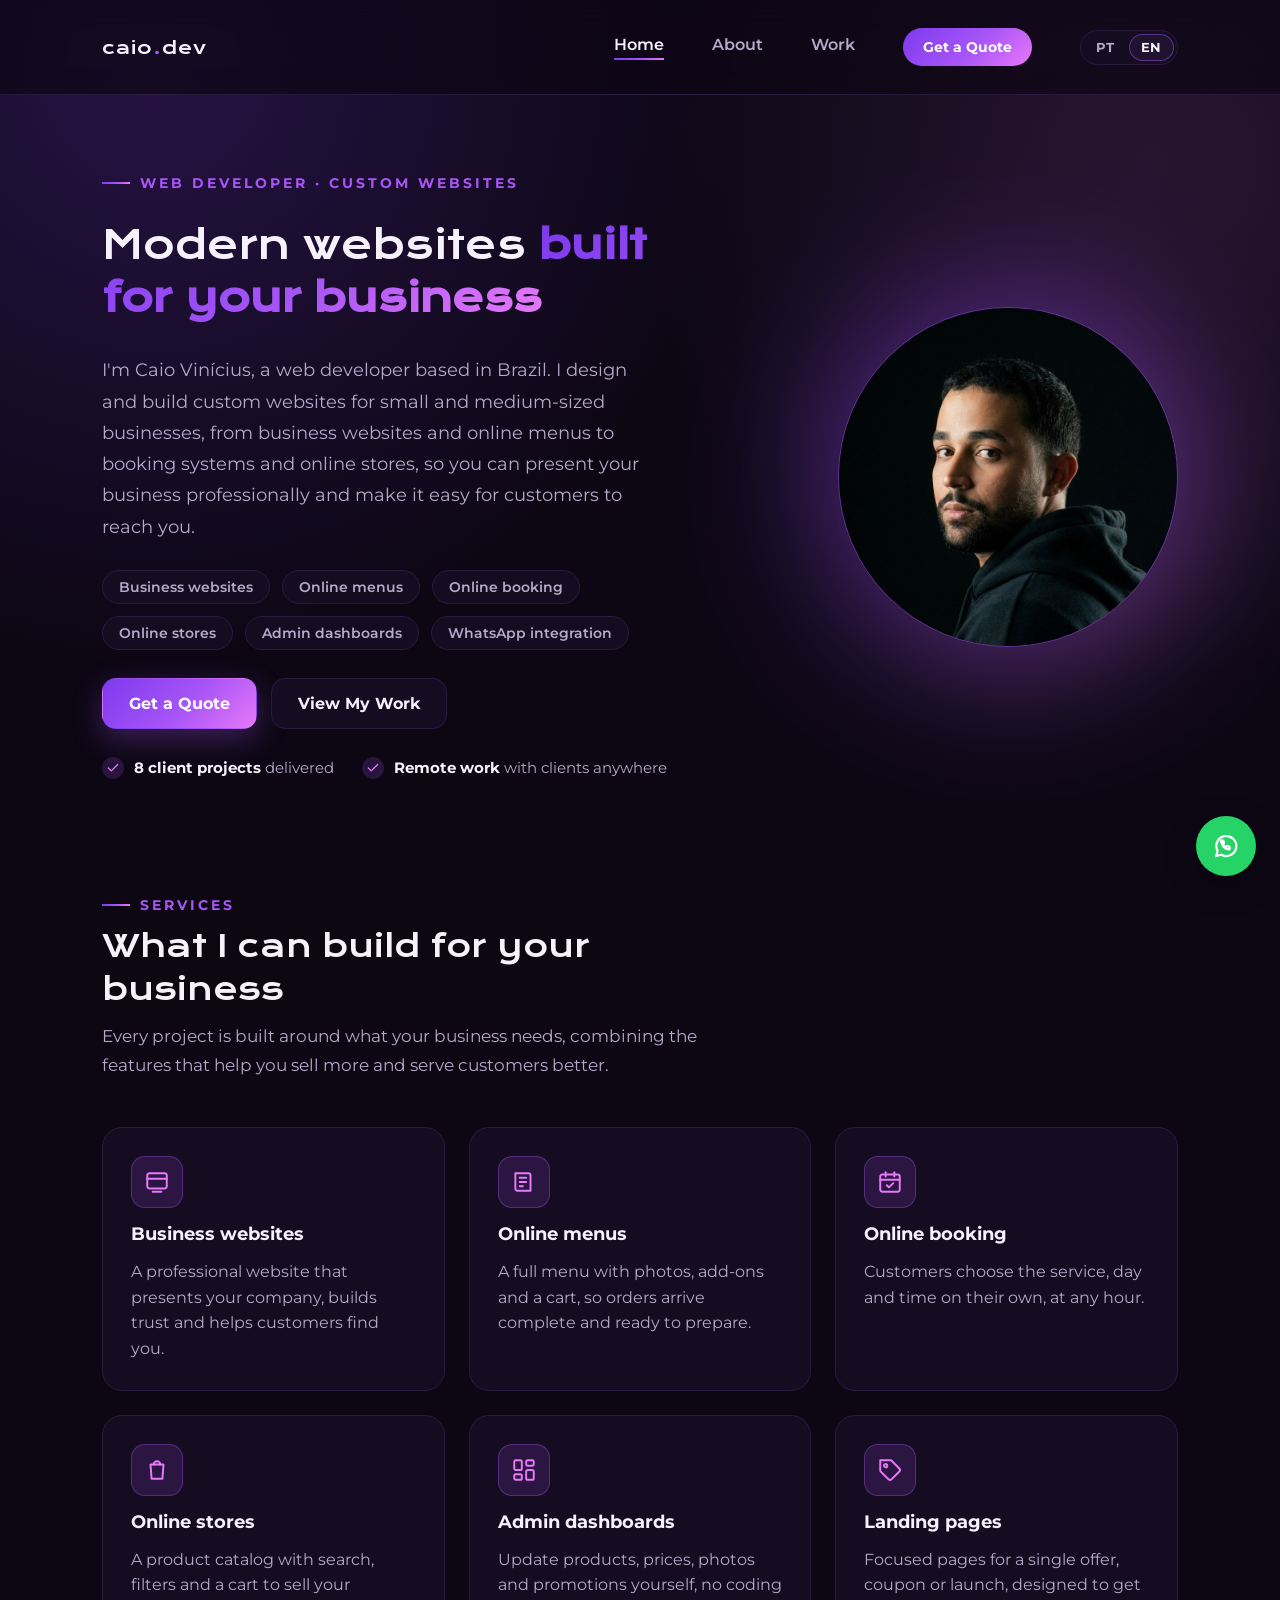
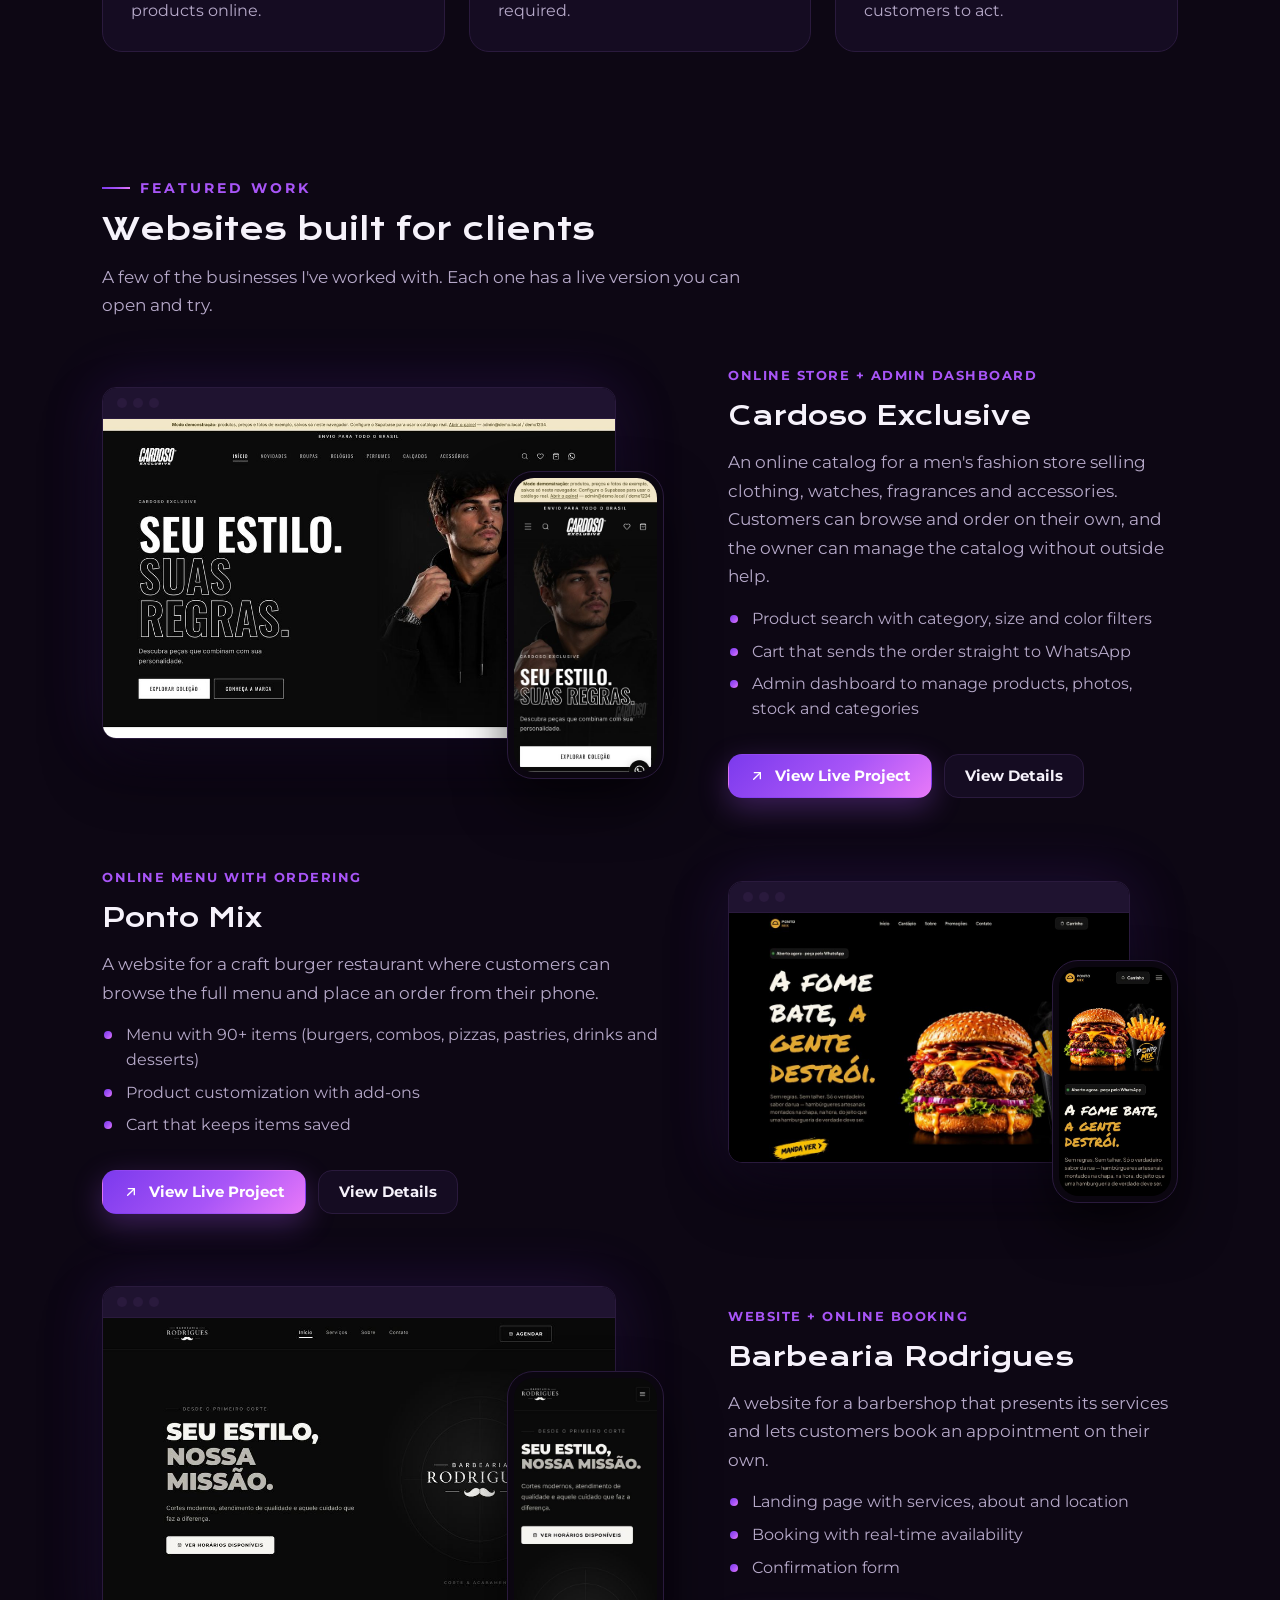
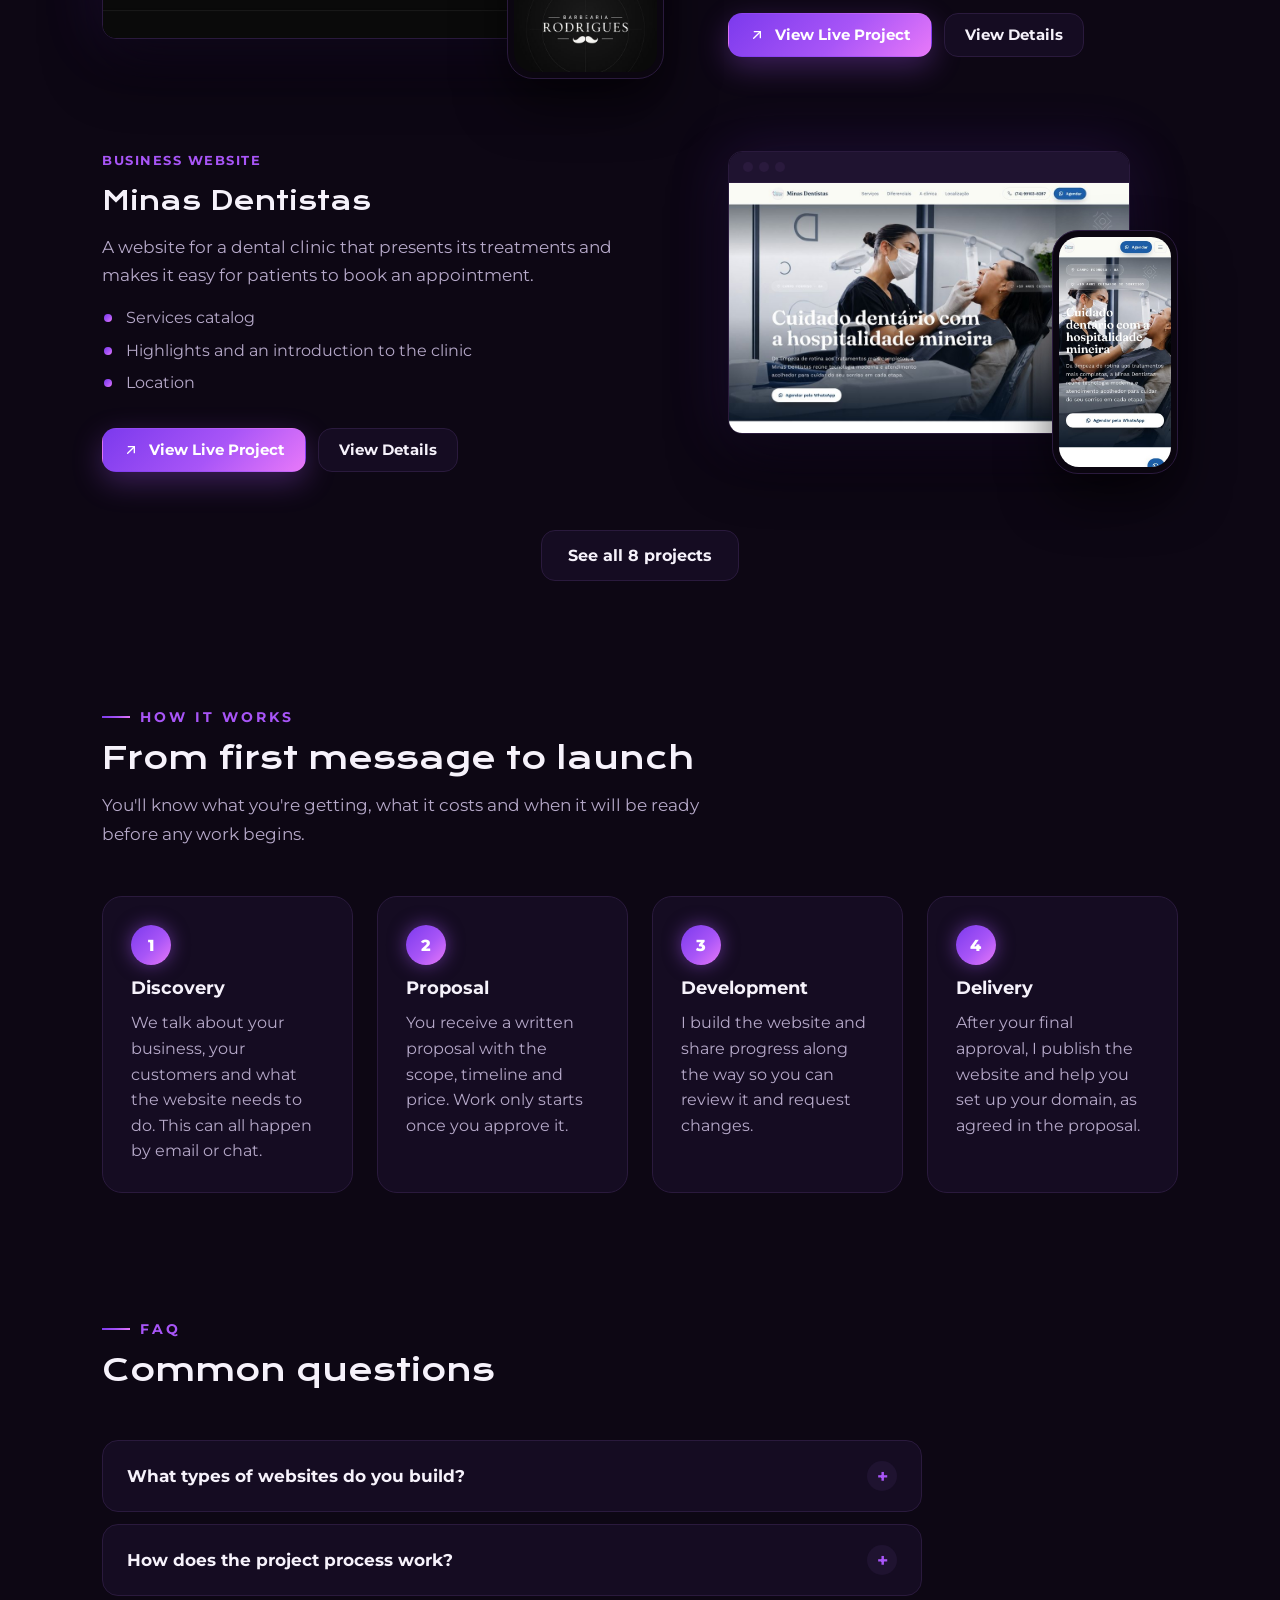
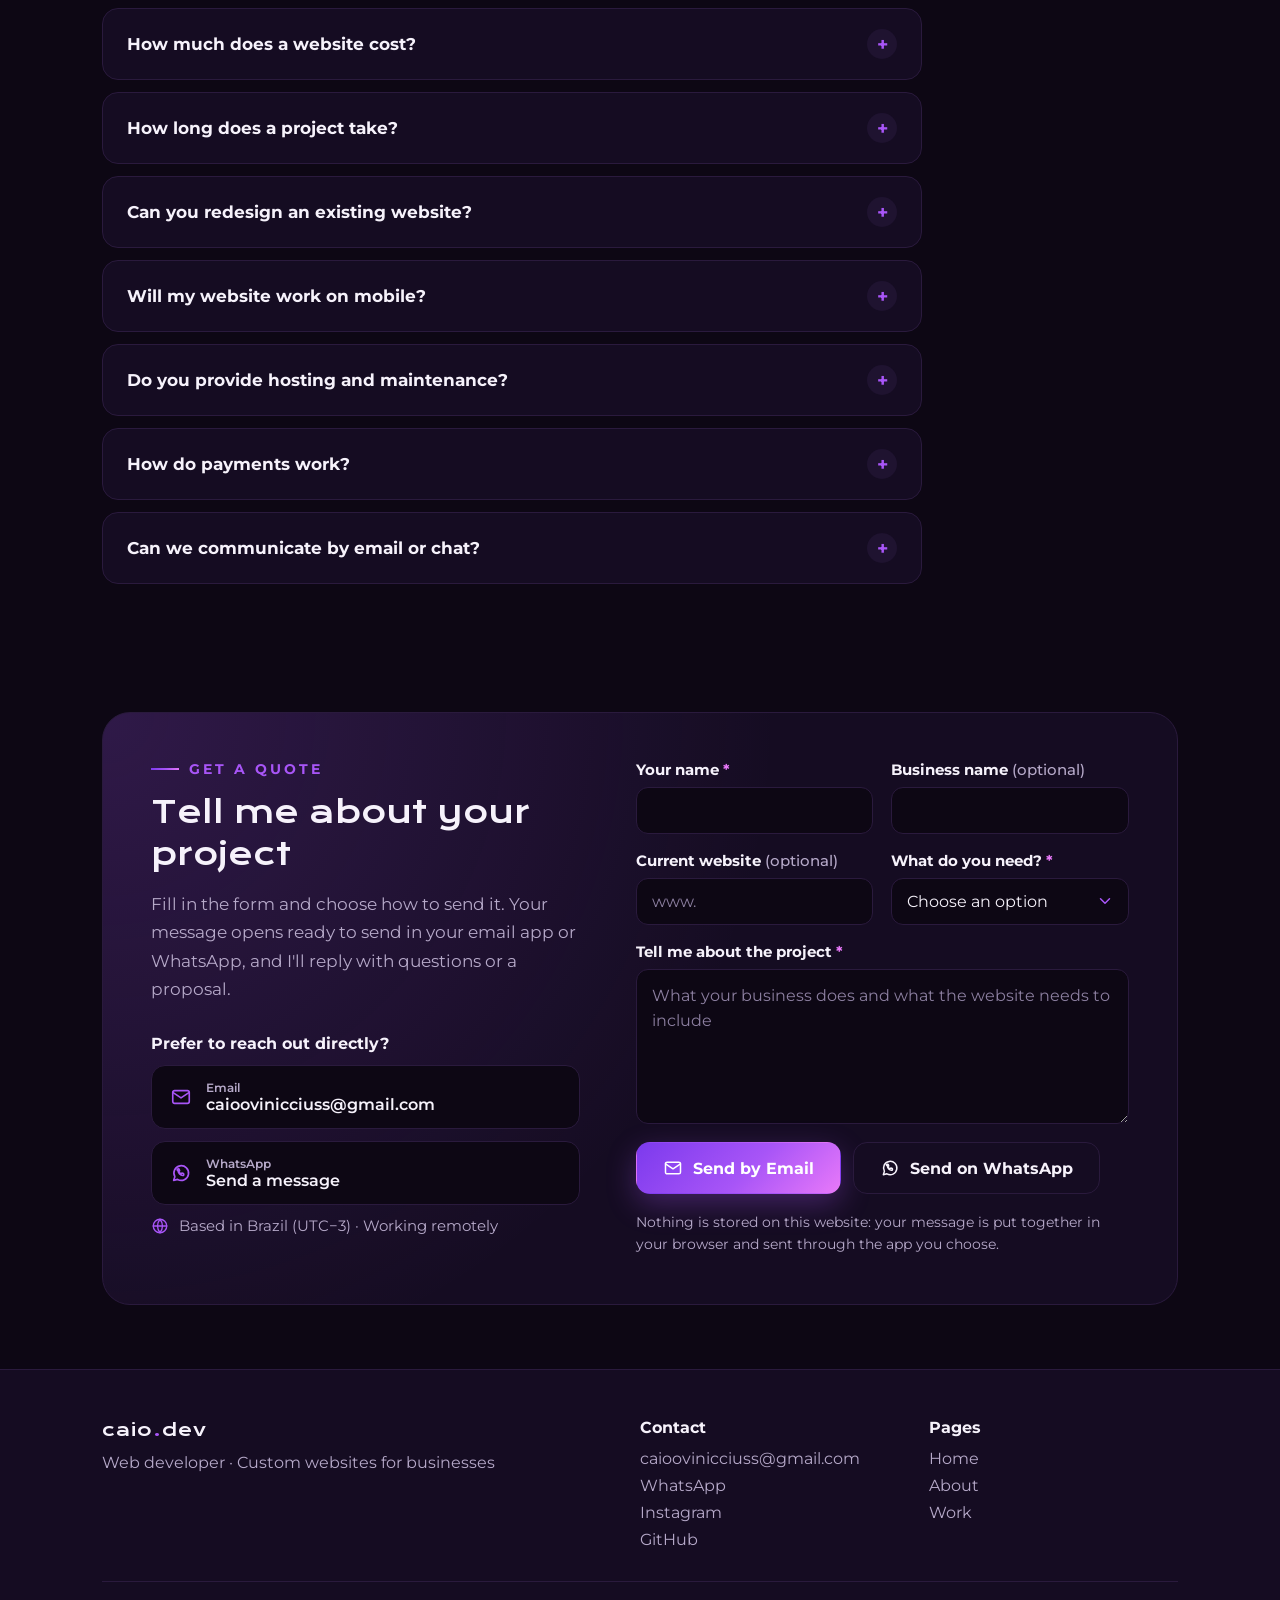
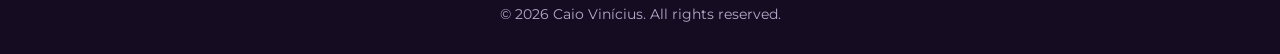
==== commit abd19a87: "Prepara o portfólio para clientes internacionais - Inglês reescrito para soar natural (Home, About, " ====
--- a/en/index.html
+++ b/en/index.html
@@ -4,160 +4,143 @@
 <head>
     <meta charset="UTF-8">
     <meta name="viewport" content="width=device-width, initial-scale=1.0">
-    <title>Caio Vinícius · Custom web development</title>
-    <meta name="description" content="Business websites, digital menus, online booking, online stores and admin dashboards, custom-built to help your business grow.">
+    <title>Caio Vinícius · Web Developer for Small Businesses</title>
+    <meta name="description" content="Web developer building custom websites for small and medium-sized businesses: business websites, online menus, booking systems, online stores and admin dashboards. Get a quote.">
     <meta name="theme-color" content="#0d0714">
+    <link rel="canonical" href="https://portflio-three-ashen.vercel.app/en/">
+    <link rel="alternate" hreflang="pt-BR" href="https://portflio-three-ashen.vercel.app/">
+    <link rel="alternate" hreflang="en" href="https://portflio-three-ashen.vercel.app/en/">
+    <link rel="alternate" hreflang="x-default" href="https://portflio-three-ashen.vercel.app/">
     <meta property="og:type" content="website">
     <meta property="og:locale" content="en_US">
+    <meta property="og:locale:alternate" content="pt_BR">
     <meta property="og:site_name" content="Caio Vinícius">
-    <meta property="og:title" content="Caio Vinícius · Custom web development">
-    <meta property="og:description" content="Business websites, digital menus, online booking, online stores and admin dashboards, custom-built to help your business grow.">
+    <meta property="og:title" content="Caio Vinícius · Web Developer for Small Businesses">
+    <meta property="og:description" content="Web developer building custom websites for small and medium-sized businesses: business websites, online menus, booking systems, online stores and admin dashboards. Get a quote.">
     <meta property="og:url" content="https://portflio-three-ashen.vercel.app/en/">
     <meta property="og:image" content="https://portflio-three-ashen.vercel.app/assets/og-image-en.jpg">
     <meta property="og:image:width" content="1200">
     <meta property="og:image:height" content="630">
-    <meta property="og:image:alt" content="Caio Vinícius, custom web development">
+    <meta property="og:image:alt" content="Caio Vinícius, web developer for small businesses">
     <meta name="twitter:card" content="summary_large_image">
-    <link rel="alternate" hreflang="pt-BR" href="https://portflio-three-ashen.vercel.app/">
-    <link rel="alternate" hreflang="en" href="https://portflio-three-ashen.vercel.app/en/">
-    <link rel="alternate" hreflang="x-default" href="https://portflio-three-ashen.vercel.app/">
     <link rel="icon" type="image/x-icon" href="../assets/favicon.ico">
     <link rel="icon" type="image/png" sizes="32x32" href="../assets/favicon-32.png">
     <link rel="icon" type="image/png" sizes="16x16" href="../assets/favicon-16.png">
     <link rel="apple-touch-icon" sizes="180x180" href="../assets/apple-touch-icon.png">
+    <link rel="preconnect" href="https://fonts.googleapis.com">
+    <link rel="preconnect" href="https://fonts.gstatic.com" crossorigin>
+    <link rel="stylesheet" href="https://fonts.googleapis.com/css2?family=Krona+One&family=Montserrat:wght@400;500;600;700;800;900&display=swap">
     <link rel="stylesheet" href="../style/style.css">
 </head>
 
 <body>
+    <a class="pular-conteudo" href="#conteudo">Skip to content</a>
+
     <header class="cabecalho">
         <a class="cabecalho__logo" href="index.html">caio<span>.</span>dev</a>
         <nav class="cabecalho__menu">
             <a class="cabecalho__menu__links" href="index.html">Home</a>
-            <a class="cabecalho__menu__links" href="about.html">About me</a>
-            <a class="cabecalho__menu__links" href="projects.html">Projects</a>
-            <a class="cabecalho__cta" href="https://wa.me/5574991608952?text=Hi%20Caio!%20I%20found%20your%20portfolio%20and%20I%27d%20like%20a%20quote%20for%20my%20website." target="_blank" rel="noopener">Get a quote</a>
+            <a class="cabecalho__menu__links" href="about.html">About</a>
+            <a class="cabecalho__menu__links" href="projects.html">Work</a>
+            <a class="cabecalho__cta" href="#quote">Get a Quote</a>
             <div class="idioma" role="group" aria-label="Language">
-                <a class="idioma__opcao" href="../index.html" lang="pt-BR" hreflang="pt-BR">PT</a>
+                <a class="idioma__opcao" href="../index.html" lang="pt-BR" hreflang="pt-BR" aria-label="Português">PT</a>
                 <a class="idioma__opcao idioma__opcao--ativo" href="index.html" lang="en" aria-current="true">EN</a>
             </div>
         </nav>
     </header>
 
-    <main>
+    <main id="conteudo">
         <section class="apresentacao">
-            <section class="apresentacao__conteudo reveal">
-                <p class="eyebrow">Custom web development</p>
-                <h1 class="apresentacao__conteudo__titulo">Modern websites that help your business
-                    <strong class="TituloDestaque">truly grow</strong>
+            <div class="apresentacao__conteudo reveal">
+                <p class="eyebrow">Web developer · Custom websites</p>
+                <h1 class="apresentacao__conteudo__titulo">Modern websites
+                    <strong class="TituloDestaque">built for your business</strong>
                 </h1>
-                <p class="apresentacao__conteudo__texto">I'm Caio Vinícius and I build custom websites for all kinds of businesses: business websites, digital menus, online booking, online stores and dashboards so you can manage everything yourself. Every project is fast, looks great on mobile and is designed to turn visitors into customers.</p>
+                <p class="apresentacao__conteudo__texto">I'm Caio Vinícius, a web developer based in Brazil. I design and build custom websites for small and medium-sized businesses, from business websites and online menus to booking systems and online stores, so you can present your business professionally and make it easy for customers to reach you.</p>
 
                 <div class="chips">
-                    <span class="chip">Business websites</span>
-                    <span class="chip">Digital menus</span>
-                    <span class="chip">Online booking</span>
-                    <span class="chip">Online stores</span>
-                    <span class="chip">Admin dashboards</span>
-                    <span class="chip">WhatsApp integration</span>
+                <span class="chip">Business websites</span>
+                <span class="chip">Online menus</span>
+                <span class="chip">Online booking</span>
+                <span class="chip">Online stores</span>
+                <span class="chip">Admin dashboards</span>
+                <span class="chip">WhatsApp integration</span>
                 </div>
 
                 <div class="apresentacao__ctas">
-                    <a class="botao botao--principal" href="https://wa.me/5574991608952?text=Hi%20Caio!%20I%20found%20your%20portfolio%20and%20I%27d%20like%20a%20quote%20for%20my%20website." target="_blank" rel="noopener">
-                        <svg viewBox="0 0 24 24" fill="none" stroke="currentColor" stroke-width="1.8" stroke-linecap="round" stroke-linejoin="round">
-                        <path d="M4 20l1.3-4A8 8 0 1 1 8.3 19L4 20Z" />
-                        <path d="M8.8 9.6c.2 2.6 2.5 4.9 5.1 5.1.9.1 1.1-.6 1.1-1.1l-.3-1-1.7-.6-1 1a5.2 5.2 0 0 1-2.5-2.5l1-1-.6-1.7-1-.3c-.5 0-1.2.2-1.1 1.1Z" />
-                    </svg>
-                        Get a quote
-                    </a>
-                    <a class="botao botao--secundario" href="projects.html">See projects</a>
-                </div>
-
-                <p class="selo-confianca">
-                    <svg viewBox="0 0 24 24" fill="none" stroke="currentColor" stroke-width="2.2" stroke-linecap="round" stroke-linejoin="round">
-                        <path d="M20 6L9 17l-5-5" />
-                    </svg>
-                    <span><strong>8 projects delivered</strong> for real businesses</span>
-                </p>
-
-                <div class="apresentacao__links">
-                    <h2 class="apresentacao__links__titulo">Find me on:</h2>
-                    <div class="apresentacao__links__grid">
-                        <a class="apresentacao__links__link" href="https://www.instagram.com/caiodev.code/"
-                            target="_blank" rel="noopener">
-                            <svg viewBox="0 0 24 24" fill="none" stroke-width="1.8" stroke-linecap="round" stroke-linejoin="round">
-                                <rect x="3" y="3" width="18" height="18" rx="5" />
-                                <circle cx="12" cy="12" r="4.2" />
-                                <circle cx="17.2" cy="6.8" r="1" fill="currentColor" stroke="none" />
-                            </svg>
-                            Instagram
-                        </a>
-                        <a class="apresentacao__links__link" href="https://github.com/Caioviniccius" target="_blank"
-                            rel="noopener">
-                            <svg viewBox="0 0 24 24" fill="none" stroke-width="1.8" stroke-linecap="round" stroke-linejoin="round">
-                                <path d="M12 3a9 9 0 0 0-2.85 17.54c.45.08.62-.2.62-.43v-1.68c-2.5.55-3.03-1.16-3.03-1.16-.4-1.05-1-1.33-1-1.33-.83-.56.06-.55.06-.55.9.06 1.38.93 1.38.93.8 1.4 2.11 1 2.63.75.08-.59.32-1 .58-1.23-2-.23-4.1-1-4.1-4.44a3.5 3.5 0 0 1 .92-2.42c-.1-.23-.4-1.15.09-2.4 0 0 .76-.24 2.5.93a8.5 8.5 0 0 1 4.55 0c1.73-1.17 2.5-.93 2.5-.93.48 1.25.18 2.17.09 2.4a3.5 3.5 0 0 1 .92 2.42c0 3.45-2.1 4.2-4.11 4.43.33.29.62.85.62 1.72v2.55c0 .24.16.52.62.43A9 9 0 0 0 12 3Z" />
-                            </svg>
-                            GitHub
-                        </a>
-                    </div>
-                </div>
-            </section>
+                <a class="botao botao--principal" href="#quote">Get a Quote</a>
+                <a class="botao botao--secundario" href="#projetos">View My Work</a>
+            </div>
+
+                <ul class="confianca">
+                <li class="selo-confianca">
+                    <svg viewBox="0 0 24 24" fill="none" stroke="currentColor" stroke-width="2.2" stroke-linecap="round" stroke-linejoin="round" aria-hidden="true"><path d="M20 6L9 17l-5-5" /></svg>
+                    <span><strong>8 client projects</strong> delivered</span>
+                </li>
+                <li class="selo-confianca">
+                    <svg viewBox="0 0 24 24" fill="none" stroke="currentColor" stroke-width="2.2" stroke-linecap="round" stroke-linejoin="round" aria-hidden="true"><path d="M20 6L9 17l-5-5" /></svg>
+                    <span><strong>Remote work</strong> with clients anywhere</span>
+                </li>
+                </ul>
+            </div>
 
             <div class="apresentacao__imagem-wrap reveal">
-                <img class="apresentacao__imagem" src="../assets/perfil.jpeg" alt="Photo of Caio Vinícius">
-            </div>
-        </section>
-
-        <section class="secao" id="servicos">
+                <img class="apresentacao__imagem" src="../assets/perfil.jpeg" alt="Photo of Caio Vinícius" width="854" height="1280">
+            </div>
+        </section>
+
+        <section class="secao" id="servicos" aria-labelledby="titulo-servicos">
             <div class="secao__cabecalho reveal">
                 <p class="eyebrow">Services</p>
-                <h2 class="secao__titulo">What I can do for your business</h2>
-                <p class="secao__texto">Every project is tailor-made, combining what makes sense for you to sell more and serve your customers better.</p>
+                <h2 class="secao__titulo" id="titulo-servicos">What I can build for your business</h2>
+                <p class="secao__texto">Every project is built around what your business needs, combining the features that help you sell more and serve customers better.</p>
             </div>
             <div class="servicos__grid">
                 <article class="servico reveal">
-                    <span class="servico__icone"><svg viewBox="0 0 24 24" fill="none" stroke="currentColor" stroke-width="1.8" stroke-linecap="round" stroke-linejoin="round"><rect x="3" y="4" width="18" height="14" rx="2" /><path d="M3 9h18" /><path d="M8 21h8" /></svg></span>
+                    <span class="servico__icone"><svg viewBox="0 0 24 24" fill="none" stroke="currentColor" stroke-width="1.8" stroke-linecap="round" stroke-linejoin="round" aria-hidden="true"><rect x="3" y="4" width="18" height="14" rx="2" /><path d="M3 9h18" /><path d="M8 21h8" /></svg></span>
                     <h3 class="servico__titulo">Business websites</h3>
-                    <p class="servico__texto">Present your company with a professional website that builds trust and helps customers find you.</p>
-                </article>
-                <article class="servico reveal">
-                    <span class="servico__icone"><svg viewBox="0 0 24 24" fill="none" stroke="currentColor" stroke-width="1.8" stroke-linecap="round" stroke-linejoin="round"><path d="M4 4h12a2 2 0 0 1 2 2v14H6a2 2 0 0 1-2-2V4Z" /><path d="M8 8h6" /><path d="M8 12h6" /><path d="M8 16h3" /></svg></span>
-                    <h3 class="servico__titulo">Digital menus</h3>
-                    <p class="servico__texto">A complete menu with photos, add-ons and a cart, with orders arriving ready for you.</p>
-                </article>
-                <article class="servico reveal">
-                    <span class="servico__icone"><svg viewBox="0 0 24 24" fill="none" stroke="currentColor" stroke-width="1.8" stroke-linecap="round" stroke-linejoin="round"><rect x="3" y="5" width="18" height="16" rx="2" /><path d="M16 3v4" /><path d="M8 3v4" /><path d="M3 10h18" /><path d="M9 15l2 2 4-4" /></svg></span>
+                    <p class="servico__texto">A professional website that presents your company, builds trust and helps customers find you.</p>
+                </article>
+                <article class="servico reveal">
+                    <span class="servico__icone"><svg viewBox="0 0 24 24" fill="none" stroke="currentColor" stroke-width="1.8" stroke-linecap="round" stroke-linejoin="round" aria-hidden="true"><path d="M4 4h12a2 2 0 0 1 2 2v14H6a2 2 0 0 1-2-2V4Z" /><path d="M8 8h6" /><path d="M8 12h6" /><path d="M8 16h3" /></svg></span>
+                    <h3 class="servico__titulo">Online menus</h3>
+                    <p class="servico__texto">A full menu with photos, add-ons and a cart, so orders arrive complete and ready to prepare.</p>
+                </article>
+                <article class="servico reveal">
+                    <span class="servico__icone"><svg viewBox="0 0 24 24" fill="none" stroke="currentColor" stroke-width="1.8" stroke-linecap="round" stroke-linejoin="round" aria-hidden="true"><rect x="3" y="5" width="18" height="16" rx="2" /><path d="M16 3v4" /><path d="M8 3v4" /><path d="M3 10h18" /><path d="M9 15l2 2 4-4" /></svg></span>
                     <h3 class="servico__titulo">Online booking</h3>
-                    <p class="servico__texto">Customers pick the service, the day and the time on their own, at any hour.</p>
-                </article>
-                <article class="servico reveal">
-                    <span class="servico__icone"><svg viewBox="0 0 24 24" fill="none" stroke="currentColor" stroke-width="1.8" stroke-linecap="round" stroke-linejoin="round"><path d="M6 7h12l-1 13H7L6 7Z" /><path d="M9 7a3 3 0 0 1 6 0" /></svg></span>
+                    <p class="servico__texto">Customers choose the service, day and time on their own, at any hour.</p>
+                </article>
+                <article class="servico reveal">
+                    <span class="servico__icone"><svg viewBox="0 0 24 24" fill="none" stroke="currentColor" stroke-width="1.8" stroke-linecap="round" stroke-linejoin="round" aria-hidden="true"><path d="M6 7h12l-1 13H7L6 7Z" /><path d="M9 7a3 3 0 0 1 6 0" /></svg></span>
                     <h3 class="servico__titulo">Online stores</h3>
-                    <p class="servico__texto">A catalog with search, filters and a cart to sell your products online.</p>
-                </article>
-                <article class="servico reveal">
-                    <span class="servico__icone"><svg viewBox="0 0 24 24" fill="none" stroke="currentColor" stroke-width="1.8" stroke-linecap="round" stroke-linejoin="round"><rect x="3" y="3" width="7" height="9" rx="1.5" /><rect x="14" y="3" width="7" height="5" rx="1.5" /><rect x="14" y="12" width="7" height="9" rx="1.5" /><rect x="3" y="16" width="7" height="5" rx="1.5" /></svg></span>
+                    <p class="servico__texto">A product catalog with search, filters and a cart to sell your products online.</p>
+                </article>
+                <article class="servico reveal">
+                    <span class="servico__icone"><svg viewBox="0 0 24 24" fill="none" stroke="currentColor" stroke-width="1.8" stroke-linecap="round" stroke-linejoin="round" aria-hidden="true"><rect x="3" y="3" width="7" height="9" rx="1.5" /><rect x="14" y="3" width="7" height="5" rx="1.5" /><rect x="14" y="12" width="7" height="9" rx="1.5" /><rect x="3" y="16" width="7" height="5" rx="1.5" /></svg></span>
                     <h3 class="servico__titulo">Admin dashboards</h3>
                     <p class="servico__texto">Update products, prices, photos and promotions yourself, no coding required.</p>
                 </article>
                 <article class="servico reveal">
-                    <span class="servico__icone"><svg viewBox="0 0 24 24" fill="none" stroke="currentColor" stroke-width="1.8" stroke-linecap="round" stroke-linejoin="round"><path d="M20.6 13.4l-7.2 7.2a2 2 0 0 1-2.8 0L3 13V3h10l7.6 7.6a2 2 0 0 1 0 2.8Z" /><circle cx="8" cy="8" r="1.5" /></svg></span>
-                    <h3 class="servico__titulo">Promo pages</h3>
-                    <p class="servico__texto">Pages focused on a single offer, coupon or launch, built to get customers to act right away.</p>
-                </article>
-            </div>
-        </section>
-
-        <section class="secao" id="projetos">
+                    <span class="servico__icone"><svg viewBox="0 0 24 24" fill="none" stroke="currentColor" stroke-width="1.8" stroke-linecap="round" stroke-linejoin="round" aria-hidden="true"><path d="M20.6 13.4l-7.2 7.2a2 2 0 0 1-2.8 0L3 13V3h10l7.6 7.6a2 2 0 0 1 0 2.8Z" /><circle cx="8" cy="8" r="1.5" /></svg></span>
+                    <h3 class="servico__titulo">Landing pages</h3>
+                    <p class="servico__texto">Focused pages for a single offer, coupon or launch, designed to get customers to act.</p>
+                </article>
+            </div>
+        </section>
+
+        <section class="secao" id="projetos" aria-labelledby="titulo-projetos">
             <div class="secao__cabecalho reveal">
-                <p class="eyebrow">Featured projects</p>
-                <h2 class="secao__titulo">Websites already live</h2>
-                <p class="secao__texto">Some of the businesses I've worked with. All of them live and ready for you to open and try.</p>
+                <p class="eyebrow">Featured work</p>
+                <h2 class="secao__titulo" id="titulo-projetos">Websites built for clients</h2>
+                <p class="secao__texto">A few of the businesses I've worked with. Each one has a live version you can open and try.</p>
             </div>
             <div class="destaques">
                 <article class="destaque reveal">
                     <div class="destaque__mockup">
                         <div class="destaque__navegador">
-                            <span class="destaque__barra"><i></i><i></i><i></i></span>
+                            <span class="destaque__barra" aria-hidden="true"><i></i><i></i><i></i></span>
                             <img src="../assets/projetos/cardoso-exclusive-desktop.jpg" alt="Cardoso Exclusive website on desktop" loading="lazy" width="960" height="600">
                         </div>
                         <div class="destaque__celular">
@@ -165,21 +148,27 @@
                         </div>
                     </div>
                     <div class="destaque__info">
-                        <span class="card-projeto__selo">Online store + dashboard</span>
+                        <p class="destaque__tipo">Online store + admin dashboard</p>
                         <h3 class="destaque__titulo">Cardoso Exclusive</h3>
-                        <p class="destaque__texto">Men's fashion, watches and fragrance store with search, size and color filters, a cart and a dashboard to manage products, photos and stock.</p>
-                        <a class="botao botao--secundario" href="../projetos/cardoso-exclusive/index.html" target="_blank" rel="noopener">
-                            <svg viewBox="0 0 24 24" fill="none" stroke="currentColor" stroke-width="2" stroke-linecap="round" stroke-linejoin="round">
-                            <path d="M7 17L17 7" /><path d="M8 7h9v9" />
-                        </svg>
-                            Visit website
-                        </a>
+                        <p class="destaque__texto">An online catalog for a men's fashion store selling clothing, watches, fragrances and accessories. Customers can browse and order on their own, and the owner can manage the catalog without outside help.</p>
+                        <ul class="lista-recursos">
+                            <li>Product search with category, size and color filters</li>
+                            <li>Cart that sends the order straight to WhatsApp</li>
+                            <li>Admin dashboard to manage products, photos, stock and categories</li>
+                        </ul>
+                        <div class="destaque__acoes">
+                            <a class="botao botao--principal botao--compacto" href="../projetos/cardoso-exclusive/index.html" target="_blank" rel="noopener">
+                                <svg viewBox="0 0 24 24" fill="none" stroke="currentColor" stroke-width="2" stroke-linecap="round" stroke-linejoin="round" aria-hidden="true"><path d="M7 17L17 7" /><path d="M8 7h9v9" /></svg>
+                                View Live Project
+                            </a>
+                            <a class="botao botao--secundario botao--compacto" href="projects.html#cardoso-exclusive">View Details</a>
+                        </div>
                     </div>
                 </article>
                 <article class="destaque reveal">
                     <div class="destaque__mockup">
                         <div class="destaque__navegador">
-                            <span class="destaque__barra"><i></i><i></i><i></i></span>
+                            <span class="destaque__barra" aria-hidden="true"><i></i><i></i><i></i></span>
                             <img src="../assets/projetos/ponto-mix-desktop.jpg" alt="Ponto Mix website on desktop" loading="lazy" width="960" height="600">
                         </div>
                         <div class="destaque__celular">
@@ -187,21 +176,27 @@
                         </div>
                     </div>
                     <div class="destaque__info">
-                        <span class="card-projeto__selo">Digital menu</span>
+                        <p class="destaque__tipo">Online menu with ordering</p>
                         <h3 class="destaque__titulo">Ponto Mix</h3>
-                        <p class="destaque__texto">Burger joint with a menu of 90+ items, add-ons, a saved cart and a 3-step checkout.</p>
-                        <a class="botao botao--secundario" href="../projetos/ponto-mix/index.html" target="_blank" rel="noopener">
-                            <svg viewBox="0 0 24 24" fill="none" stroke="currentColor" stroke-width="2" stroke-linecap="round" stroke-linejoin="round">
-                            <path d="M7 17L17 7" /><path d="M8 7h9v9" />
-                        </svg>
-                            Visit website
-                        </a>
+                        <p class="destaque__texto">A website for a craft burger restaurant where customers can browse the full menu and place an order from their phone.</p>
+                        <ul class="lista-recursos">
+                            <li>Menu with 90+ items (burgers, combos, pizzas, pastries, drinks and desserts)</li>
+                            <li>Product customization with add-ons</li>
+                            <li>Cart that keeps items saved</li>
+                        </ul>
+                        <div class="destaque__acoes">
+                            <a class="botao botao--principal botao--compacto" href="../projetos/ponto-mix/index.html" target="_blank" rel="noopener">
+                                <svg viewBox="0 0 24 24" fill="none" stroke="currentColor" stroke-width="2" stroke-linecap="round" stroke-linejoin="round" aria-hidden="true"><path d="M7 17L17 7" /><path d="M8 7h9v9" /></svg>
+                                View Live Project
+                            </a>
+                            <a class="botao botao--secundario botao--compacto" href="projects.html#ponto-mix">View Details</a>
+                        </div>
                     </div>
                 </article>
                 <article class="destaque reveal">
                     <div class="destaque__mockup">
                         <div class="destaque__navegador">
-                            <span class="destaque__barra"><i></i><i></i><i></i></span>
+                            <span class="destaque__barra" aria-hidden="true"><i></i><i></i><i></i></span>
                             <img src="../assets/projetos/barbearia-rodrigues-desktop.jpg" alt="Barbearia Rodrigues website on desktop" loading="lazy" width="960" height="600">
                         </div>
                         <div class="destaque__celular">
@@ -209,21 +204,27 @@
                         </div>
                     </div>
                     <div class="destaque__info">
-                        <span class="card-projeto__selo">Online booking</span>
+                        <p class="destaque__tipo">Website + online booking</p>
                         <h3 class="destaque__titulo">Barbearia Rodrigues</h3>
-                        <p class="destaque__texto">Barbershop website with online booking: real-time availability and confirmations sent straight to the shop.</p>
-                        <a class="botao botao--secundario" href="../projetos/barbearia-rodrigues/index.html" target="_blank" rel="noopener">
-                            <svg viewBox="0 0 24 24" fill="none" stroke="currentColor" stroke-width="2" stroke-linecap="round" stroke-linejoin="round">
-                            <path d="M7 17L17 7" /><path d="M8 7h9v9" />
-                        </svg>
-                            Visit website
-                        </a>
+                        <p class="destaque__texto">A website for a barbershop that presents its services and lets customers book an appointment on their own.</p>
+                        <ul class="lista-recursos">
+                            <li>Landing page with services, about and location</li>
+                            <li>Booking with real-time availability</li>
+                            <li>Confirmation form</li>
+                        </ul>
+                        <div class="destaque__acoes">
+                            <a class="botao botao--principal botao--compacto" href="../projetos/barbearia-rodrigues/index.html" target="_blank" rel="noopener">
+                                <svg viewBox="0 0 24 24" fill="none" stroke="currentColor" stroke-width="2" stroke-linecap="round" stroke-linejoin="round" aria-hidden="true"><path d="M7 17L17 7" /><path d="M8 7h9v9" /></svg>
+                                View Live Project
+                            </a>
+                            <a class="botao botao--secundario botao--compacto" href="projects.html#barbearia-rodrigues">View Details</a>
+                        </div>
                     </div>
                 </article>
                 <article class="destaque reveal">
                     <div class="destaque__mockup">
                         <div class="destaque__navegador">
-                            <span class="destaque__barra"><i></i><i></i><i></i></span>
+                            <span class="destaque__barra" aria-hidden="true"><i></i><i></i><i></i></span>
                             <img src="../assets/projetos/minas-dentistas-desktop.jpg" alt="Minas Dentistas website on desktop" loading="lazy" width="960" height="600">
                         </div>
                         <div class="destaque__celular">
@@ -231,15 +232,21 @@
                         </div>
                     </div>
                     <div class="destaque__info">
-                        <span class="card-projeto__selo">Business website</span>
+                        <p class="destaque__tipo">Business website</p>
                         <h3 class="destaque__titulo">Minas Dentistas</h3>
-                        <p class="destaque__texto">Dental clinic website with services, highlights, an introduction to the clinic, location and one-tap booking.</p>
-                        <a class="botao botao--secundario" href="../projetos/minas-dentistas/index.html" target="_blank" rel="noopener">
-                            <svg viewBox="0 0 24 24" fill="none" stroke="currentColor" stroke-width="2" stroke-linecap="round" stroke-linejoin="round">
-                            <path d="M7 17L17 7" /><path d="M8 7h9v9" />
-                        </svg>
-                            Visit website
-                        </a>
+                        <p class="destaque__texto">A website for a dental clinic that presents its treatments and makes it easy for patients to book an appointment.</p>
+                        <ul class="lista-recursos">
+                            <li>Services catalog</li>
+                            <li>Highlights and an introduction to the clinic</li>
+                            <li>Location</li>
+                        </ul>
+                        <div class="destaque__acoes">
+                            <a class="botao botao--principal botao--compacto" href="../projetos/minas-dentistas/index.html" target="_blank" rel="noopener">
+                                <svg viewBox="0 0 24 24" fill="none" stroke="currentColor" stroke-width="2" stroke-linecap="round" stroke-linejoin="round" aria-hidden="true"><path d="M7 17L17 7" /><path d="M8 7h9v9" /></svg>
+                                View Live Project
+                            </a>
+                            <a class="botao botao--secundario botao--compacto" href="projects.html#minas-dentistas">View Details</a>
+                        </div>
                     </div>
                 </article>
             </div>
@@ -248,87 +255,187 @@
             </div>
         </section>
 
-        <section class="secao" id="como-funciona">
+        <section class="secao" id="como-funciona" aria-labelledby="titulo-processo">
             <div class="secao__cabecalho reveal">
                 <p class="eyebrow">How it works</p>
-                <h2 class="secao__titulo">From first contact to launch</h2>
+                <h2 class="secao__titulo" id="titulo-processo">From first message to launch</h2>
+                <p class="secao__texto">You'll know what you're getting, what it costs and when it will be ready before any work begins.</p>
             </div>
             <ol class="passos">
                 <li class="passo reveal">
                     <span class="passo__numero">1</span>
-                    <h3 class="passo__titulo">Conversation</h3>
-                    <p class="passo__texto">I get to know your business and what you need.</p>
+                    <h3 class="passo__titulo">Discovery</h3>
+                    <p class="passo__texto">We talk about your business, your customers and what the website needs to do. This can all happen by email or chat.</p>
                 </li>
                 <li class="passo reveal">
                     <span class="passo__numero">2</span>
                     <h3 class="passo__titulo">Proposal</h3>
-                    <p class="passo__texto">You get the scope, timeline and price before we start.</p>
+                    <p class="passo__texto">You receive a written proposal with the scope, timeline and price. Work only starts once you approve it.</p>
                 </li>
                 <li class="passo reveal">
                     <span class="passo__numero">3</span>
                     <h3 class="passo__titulo">Development</h3>
-                    <p class="passo__texto">You follow the progress and ask for any changes you want.</p>
+                    <p class="passo__texto">I build the website and share progress along the way so you can review it and request changes.</p>
                 </li>
                 <li class="passo reveal">
                     <span class="passo__numero">4</span>
-                    <h3 class="passo__titulo">Launch</h3>
-                    <p class="passo__texto">Published and ready to welcome your customers.</p>
+                    <h3 class="passo__titulo">Delivery</h3>
+                    <p class="passo__texto">After your final approval, I publish the website and help you set up your domain, as agreed in the proposal.</p>
                 </li>
             </ol>
         </section>
 
-        <section class="secao" id="duvidas">
+        <section class="secao" id="duvidas" aria-labelledby="titulo-faq">
             <div class="secao__cabecalho reveal">
                 <p class="eyebrow">FAQ</p>
-                <h2 class="secao__titulo">Questions every client asks</h2>
+                <h2 class="secao__titulo" id="titulo-faq">Common questions</h2>
             </div>
             <div class="faq reveal">
                 <details class="faq__item">
+                    <summary class="faq__pergunta">What types of websites do you build?</summary>
+                    <p class="faq__resposta">Business websites, landing pages, online menus with ordering, booking systems, online stores and simple admin dashboards so you can update content yourself. You can see examples of each in my work.</p>
+                </details>
+                <details class="faq__item">
+                    <summary class="faq__pergunta">How does the project process work?</summary>
+                    <p class="faq__resposta">There are four steps: discovery, proposal, development and delivery. You approve the scope and price before any work begins, and you review the website before it goes live.</p>
+                </details>
+                <details class="faq__item">
                     <summary class="faq__pergunta">How much does a website cost?</summary>
-                    <p class="faq__resposta">It depends on what your business needs: number of pages, menu, booking, store or dashboard. After a quick chat, you get a proposal with a fixed price, no surprises.</p>
-                </details>
-                <details class="faq__item">
-                    <summary class="faq__pergunta">How long does it take?</summary>
-                    <p class="faq__resposta">The timeline also depends on the size of the project and is stated in the proposal before we start.</p>
-                </details>
-                <details class="faq__item">
-                    <summary class="faq__pergunta">Does the website work well on mobile?</summary>
+                    <p class="faq__resposta">It depends on the scope: the number of pages, features such as booking or an online store, and whether you need a dashboard. Once I understand what you need, I send a proposal with a fixed price for that scope.</p>
+                </details>
+                <details class="faq__item">
+                    <summary class="faq__pergunta">How long does a project take?</summary>
+                    <p class="faq__resposta">It depends on the size and complexity of the project. The estimated timeline is included in the proposal, before we start.</p>
+                </details>
+                <details class="faq__item">
+                    <summary class="faq__pergunta">Can you redesign an existing website?</summary>
+                    <p class="faq__resposta">Yes. I can rebuild an existing website with a modern design that works well on phones. Send me the link and tell me what you would like to improve.</p>
+                </details>
+                <details class="faq__item">
+                    <summary class="faq__pergunta">Will my website work on mobile?</summary>
                     <p class="faq__resposta">Yes. Every project is designed mobile-first, since that is how most of your customers will visit.</p>
                 </details>
                 <details class="faq__item">
-                    <summary class="faq__pergunta">Will I be able to update the website myself?</summary>
-                    <p class="faq__resposta">If you need it, the website can come with a simple dashboard to change products, prices, photos and promotions without coding.</p>
-                </details>
-                <details class="faq__item">
-                    <summary class="faq__pergunta">Do I need to understand domains and hosting?</summary>
-                    <p class="faq__resposta">No. I'll guide you through the technical side and leave your website published and running.</p>
-                </details>
-            </div>
-
-            <div class="chamada-final reveal">
-                <h2 class="chamada-final__titulo">Let's bring your idea to life?</h2>
-                <p class="chamada-final__texto">Tell me what you need and I'll send you a proposal with timeline and price, no strings attached.</p>
-                <a class="botao botao--principal" href="https://wa.me/5574991608952?text=Hi%20Caio!%20I%20found%20your%20portfolio%20and%20I%27d%20like%20a%20quote%20for%20my%20website." target="_blank" rel="noopener">
-                    <svg viewBox="0 0 24 24" fill="none" stroke="currentColor" stroke-width="1.8" stroke-linecap="round" stroke-linejoin="round">
-                        <path d="M4 20l1.3-4A8 8 0 1 1 8.3 19L4 20Z" />
-                        <path d="M8.8 9.6c.2 2.6 2.5 4.9 5.1 5.1.9.1 1.1-.6 1.1-1.1l-.3-1-1.7-.6-1 1a5.2 5.2 0 0 1-2.5-2.5l1-1-.6-1.7-1-.3c-.5 0-1.2.2-1.1 1.1Z" />
-                    </svg>
-                    Get a quote
-                </a>
+                    <summary class="faq__pergunta">Do you provide hosting and maintenance?</summary>
+                    <p class="faq__resposta">I publish the website and guide you through registering and connecting your domain, which stays in your name. Ongoing maintenance and updates after delivery can be arranged separately.</p>
+                </details>
+                <details class="faq__item">
+                    <summary class="faq__pergunta">How do payments work?</summary>
+                    <p class="faq__resposta">The payment method and schedule are defined in each proposal, before the project starts.</p>
+                </details>
+                <details class="faq__item">
+                    <summary class="faq__pergunta">Can we communicate by email or chat?</summary>
+                    <p class="faq__resposta">Yes. We can talk by email or WhatsApp, whichever you prefer. Written communication works well because every decision stays documented. I'm based in Brazil (UTC−3), which overlaps with business hours across the US.</p>
+                </details>
+            </div>
+        </section>
+
+        <section class="secao" id="quote" aria-labelledby="titulo-contato">
+            <div class="contato reveal">
+                <div class="contato__intro">
+                    <p class="eyebrow">Get a quote</p>
+                    <h2 class="secao__titulo" id="titulo-contato">Tell me about your project</h2>
+                    <p class="secao__texto">Fill in the form and choose how to send it. Your message opens ready to send in your email app or WhatsApp, and I'll reply with questions or a proposal.</p>
+
+                    <div class="contato__direto">
+                        <p class="contato__direto-titulo">Prefer to reach out directly?</p>
+                        <a class="contato__canal" href="mailto:caioovinicciuss@gmail.com">
+                            <svg viewBox="0 0 24 24" fill="none" stroke="currentColor" stroke-width="1.8" stroke-linecap="round" stroke-linejoin="round" aria-hidden="true"><rect x="3" y="5" width="18" height="14" rx="2" /><path d="M3 7l9 6 9-6" /></svg>
+                            <span><small>Email</small>caioovinicciuss@gmail.com</span>
+                        </a>
+                        <a class="contato__canal" href="https://wa.me/5574991608952?text=Hi%20Caio!%20I%20found%20your%20portfolio%20and%20I%27d%20like%20a%20quote%20for%20my%20website." target="_blank" rel="noopener">
+                            <svg viewBox="0 0 24 24" fill="none" stroke="currentColor" stroke-width="1.8" stroke-linecap="round" stroke-linejoin="round" aria-hidden="true"><path d="M4 20l1.3-4A8 8 0 1 1 8.3 19L4 20Z" /><path d="M8.8 9.6c.2 2.6 2.5 4.9 5.1 5.1.9.1 1.1-.6 1.1-1.1l-.3-1-1.7-.6-1 1a5.2 5.2 0 0 1-2.5-2.5l1-1-.6-1.7-1-.3c-.5 0-1.2.2-1.1 1.1Z" /></svg>
+                            <span><small>WhatsApp</small>Send a message</span>
+                        </a>
+                        <p class="contato__local">
+                            <svg viewBox="0 0 24 24" fill="none" stroke="currentColor" stroke-width="1.8" stroke-linecap="round" stroke-linejoin="round" aria-hidden="true"><circle cx="12" cy="12" r="9" /><path d="M3 12h18" /><path d="M12 3a14 14 0 0 1 0 18a14 14 0 0 1 0-18Z" /></svg>
+                            Based in Brazil (UTC−3) · Working remotely
+                        </p>
+                    </div>
+                </div>
+
+                <form class="formulario" id="formulario-orcamento" novalidate data-email="caioovinicciuss@gmail.com" data-whatsapp="5574991608952">
+                    <div class="formulario__linha">
+                        <div class="formulario__campo">
+                            <label for="f-nome">Your name <span class="formulario__obrig" aria-hidden="true">*</span></label>
+                            <input id="f-nome" name="nome" type="text" autocomplete="name" required maxlength="80">
+                        </div>
+                        <div class="formulario__campo">
+                            <label for="f-empresa">Business name <span class="formulario__opcional">(optional)</span></label>
+                            <input id="f-empresa" name="empresa" type="text" autocomplete="organization" maxlength="80">
+                        </div>
+                    </div>
+                    <div class="formulario__linha">
+                        <div class="formulario__campo">
+                            <label for="f-site">Current website <span class="formulario__opcional">(optional)</span></label>
+                            <input id="f-site" name="site" type="text" inputmode="url" autocomplete="url" maxlength="200" placeholder="www.">
+                        </div>
+                        <div class="formulario__campo">
+                            <label for="f-tipo">What do you need? <span class="formulario__obrig" aria-hidden="true">*</span></label>
+                            <select id="f-tipo" name="tipo" required>
+                                <option value="">Choose an option</option>
+                            <option>Business website</option>
+                            <option>Landing page</option>
+                            <option>Online menu with ordering</option>
+                            <option>Online booking</option>
+                            <option>Online store</option>
+                            <option>Website redesign</option>
+                            <option>Something else</option>
+                            </select>
+                        </div>
+                    </div>
+                    <div class="formulario__campo">
+                        <label for="f-msg">Tell me about the project <span class="formulario__obrig" aria-hidden="true">*</span></label>
+                        <textarea id="f-msg" name="mensagem" rows="5" required maxlength="1500" placeholder="What your business does and what the website needs to include"></textarea>
+                    </div>
+
+                    <p class="formulario__status" role="status" aria-live="polite"></p>
+
+                    <div class="formulario__acoes">
+                        <button class="botao botao--principal" type="submit" data-canal="email">
+                            <svg viewBox="0 0 24 24" fill="none" stroke="currentColor" stroke-width="1.8" stroke-linecap="round" stroke-linejoin="round" aria-hidden="true"><rect x="3" y="5" width="18" height="14" rx="2" /><path d="M3 7l9 6 9-6" /></svg>
+                            Send by Email
+                        </button>
+                        <button class="botao botao--secundario" type="submit" data-canal="whatsapp">
+                            <svg viewBox="0 0 24 24" fill="none" stroke="currentColor" stroke-width="1.8" stroke-linecap="round" stroke-linejoin="round" aria-hidden="true"><path d="M4 20l1.3-4A8 8 0 1 1 8.3 19L4 20Z" /><path d="M8.8 9.6c.2 2.6 2.5 4.9 5.1 5.1.9.1 1.1-.6 1.1-1.1l-.3-1-1.7-.6-1 1a5.2 5.2 0 0 1-2.5-2.5l1-1-.6-1.7-1-.3c-.5 0-1.2.2-1.1 1.1Z" /></svg>
+                            Send on WhatsApp
+                        </button>
+                    </div>
+                    <p class="formulario__privacidade">Nothing is stored on this website: your message is put together in your browser and sent through the app you choose.</p>
+                </form>
             </div>
         </section>
     </main>
 
     <footer class="rodape">
-        <p>Built by <strong>Caio Vinícius</strong></p>
+        <div class="rodape__conteudo">
+            <div class="rodape__marca">
+                <a class="cabecalho__logo" href="index.html">caio<span>.</span>dev</a>
+                <p>Web developer · Custom websites for businesses</p>
+            </div>
+            <div class="rodape__coluna">
+                <p class="rodape__titulo">Contact</p>
+                <ul>
+                    <li><a href="mailto:caioovinicciuss@gmail.com">caioovinicciuss@gmail.com</a></li>
+                    <li><a href="https://wa.me/5574991608952?text=Hi%20Caio!%20I%20found%20your%20portfolio%20and%20I%27d%20like%20a%20quote%20for%20my%20website." target="_blank" rel="noopener">WhatsApp</a></li>
+                    <li><a href="https://www.instagram.com/caiodev.code/" target="_blank" rel="noopener">Instagram</a></li>
+                    <li><a href="https://github.com/Caioviniccius" target="_blank" rel="noopener">GitHub</a></li>
+                </ul>
+            </div>
+            <div class="rodape__coluna">
+                <p class="rodape__titulo">Pages</p>
+                <ul>
+                    <li><a href="index.html">Home</a></li>
+                    <li><a href="about.html">About</a></li>
+                    <li><a href="projects.html">Work</a></li>
+                </ul>
+            </div>
+        </div>
+        <p class="rodape__copy">© 2026 Caio Vinícius. All rights reserved.</p>
     </footer>
 
-    <a class="whatsapp-flutuante" href="https://wa.me/5574991608952?text=Hi%20Caio!%20I%20found%20your%20portfolio%20and%20I%27d%20like%20a%20quote%20for%20my%20website." target="_blank" rel="noopener"
-        aria-label="Get a quote on WhatsApp">
-        <svg viewBox="0 0 24 24" fill="none" stroke="currentColor" stroke-width="1.8" stroke-linecap="round" stroke-linejoin="round">
-                <path d="M4 20l1.3-4A8 8 0 1 1 8.3 19L4 20Z" />
-                <path d="M8.8 9.6c.2 2.6 2.5 4.9 5.1 5.1.9.1 1.1-.6 1.1-1.1l-.3-1-1.7-.6-1 1a5.2 5.2 0 0 1-2.5-2.5l1-1-.6-1.7-1-.3c-.5 0-1.2.2-1.1 1.1Z" />
-            </svg>
+    <a class="whatsapp-flutuante" href="https://wa.me/5574991608952?text=Hi%20Caio!%20I%20found%20your%20portfolio%20and%20I%27d%20like%20a%20quote%20for%20my%20website." target="_blank" rel="noopener" aria-label="Chat on WhatsApp">
+        <svg viewBox="0 0 24 24" fill="none" stroke="currentColor" stroke-width="1.8" stroke-linecap="round" stroke-linejoin="round" aria-hidden="true"><path d="M4 20l1.3-4A8 8 0 1 1 8.3 19L4 20Z" /><path d="M8.8 9.6c.2 2.6 2.5 4.9 5.1 5.1.9.1 1.1-.6 1.1-1.1l-.3-1-1.7-.6-1 1a5.2 5.2 0 0 1-2.5-2.5l1-1-.6-1.7-1-.3c-.5 0-1.2.2-1.1 1.1Z" /></svg>
     </a>
 
     <script src="../script.js"></script>
--- a/style/style.css
+++ b/style/style.css
@@ -1,5 +1,3 @@
-@import url('https://fonts.googleapis.com/css2?family=Krona+One&family=Montserrat:ital,wght@0,100..900;1,100..900&display=swap');
-
 :root {
     --cor-primaria: #0d0714;
     --cor-primaria-alt: #150c22;
@@ -801,7 +799,7 @@
 }
 
 /* Cards compactos: descrição e botões aparecem só no "Ver mais" */
-.projetos__grid--compacto .card-projeto__texto,
+.projetos__grid--compacto .card-projeto__detalhes,
 .projetos__grid--compacto .card-projeto__acoes {
     display: none;
 }
@@ -1188,6 +1186,343 @@
     line-height: 1.7;
 }
 
+/* ===== Acessibilidade e âncoras ===== */
+.pular-conteudo {
+    position: absolute;
+    left: 16px;
+    top: -60px;
+    z-index: 30;
+    padding: 10px 18px;
+    border-radius: 10px;
+    background: var(--cor-terciaria-forte);
+    color: #fff;
+    font-weight: 700;
+    text-decoration: none;
+    transition: top .2s ease;
+}
+
+.pular-conteudo:focus {
+    top: 12px;
+}
+
+section[id],
+.card-projeto[id] {
+    scroll-margin-top: 110px;
+}
+
+/* ===== Itens de confiança no topo ===== */
+.confianca {
+    list-style: none;
+    display: flex;
+    flex-wrap: wrap;
+    gap: 12px 28px;
+}
+
+/* ===== Botões: variações ===== */
+button.botao {
+    cursor: pointer;
+}
+
+.botao--compacto {
+    padding: 12px 20px;
+    font-size: .92rem;
+}
+
+.botao--compacto svg {
+    width: 16px;
+    height: 16px;
+}
+
+/* ===== Lista de recursos (destaques e detalhes dos projetos) ===== */
+.lista-recursos {
+    list-style: none;
+    display: flex;
+    flex-direction: column;
+    gap: 8px;
+}
+
+.lista-recursos li {
+    position: relative;
+    padding-left: 24px;
+    color: var(--cor-muted);
+    line-height: 1.55;
+}
+
+.lista-recursos li::before {
+    content: "";
+    position: absolute;
+    left: 2px;
+    top: .5em;
+    width: 8px;
+    height: 8px;
+    border-radius: 50%;
+    background: var(--gradiente-marca);
+}
+
+.destaque__tipo {
+    font-size: .8rem;
+    font-weight: 700;
+    letter-spacing: 1.5px;
+    text-transform: uppercase;
+    color: var(--cor-terciaria);
+}
+
+.destaque__acoes {
+    display: flex;
+    flex-wrap: wrap;
+    gap: 12px;
+    margin-top: 8px;
+}
+
+/* ===== Detalhes dos cards de projeto ===== */
+.card-projeto__selos {
+    display: flex;
+    flex-wrap: wrap;
+    gap: 8px;
+}
+
+.card-projeto__selo--demo {
+    background: rgba(246, 242, 251, .06);
+    border-color: var(--cor-borda);
+    color: var(--cor-muted);
+}
+
+.card-projeto__tipo {
+    margin-top: -4px;
+    color: var(--cor-muted);
+    font-size: .9rem;
+    font-weight: 600;
+}
+
+.card-projeto__detalhes {
+    display: flex;
+    flex-direction: column;
+    gap: 10px;
+}
+
+.card-projeto__subtitulo {
+    margin-top: 8px;
+    font-family: var(--font-secundaria);
+    font-size: .8rem;
+    font-weight: 700;
+    letter-spacing: 1px;
+    text-transform: uppercase;
+    color: var(--cor-secundaria);
+}
+
+.modal-projeto .lista-recursos li {
+    font-size: 1rem;
+}
+
+/* ===== Passos em lista (página Sobre) ===== */
+.passos--lista {
+    grid-template-columns: 1fr;
+    gap: 14px;
+}
+
+.passos--lista .passo {
+    display: grid;
+    grid-template-columns: auto 1fr;
+    column-gap: 18px;
+    row-gap: 4px;
+    padding: 20px 22px;
+}
+
+.passos--lista .passo__numero {
+    grid-row: span 2;
+}
+
+/* ===== Orçamento ===== */
+.contato {
+    display: grid;
+    grid-template-columns: 1fr 1.15fr;
+    gap: 56px;
+    padding: 48px;
+    border: 1px solid var(--cor-borda);
+    border-radius: 28px;
+    background:
+        radial-gradient(circle at 0% 0%, rgba(168, 85, 247, .18), transparent 55%),
+        var(--cor-primaria-alt);
+}
+
+.contato__intro {
+    display: flex;
+    flex-direction: column;
+    gap: 14px;
+}
+
+.contato__direto {
+    display: flex;
+    flex-direction: column;
+    gap: 12px;
+    margin-top: 16px;
+}
+
+.contato__direto-titulo {
+    font-weight: 700;
+}
+
+.contato__canal {
+    display: flex;
+    align-items: center;
+    gap: 14px;
+    padding: 14px 18px;
+    border: 1px solid var(--cor-borda);
+    border-radius: 14px;
+    background: var(--cor-primaria);
+    color: var(--cor-secundaria);
+    text-decoration: none;
+    font-weight: 600;
+    word-break: break-word;
+    transition: border-color .2s ease, background .2s ease;
+}
+
+.contato__canal:hover {
+    border-color: var(--cor-terciaria);
+    background: var(--cor-hover);
+}
+
+.contato__canal svg {
+    width: 22px;
+    height: 22px;
+    flex-shrink: 0;
+    color: var(--cor-terciaria);
+}
+
+.contato__canal small {
+    display: block;
+    font-size: .75rem;
+    font-weight: 600;
+    color: var(--cor-muted);
+}
+
+.contato__local {
+    display: flex;
+    align-items: center;
+    gap: 10px;
+    color: var(--cor-muted);
+    font-size: .92rem;
+}
+
+.contato__local svg {
+    width: 18px;
+    height: 18px;
+    color: var(--cor-terciaria);
+    flex-shrink: 0;
+}
+
+.formulario {
+    display: flex;
+    flex-direction: column;
+    gap: 18px;
+}
+
+.formulario__linha {
+    display: grid;
+    grid-template-columns: 1fr 1fr;
+    gap: 18px;
+}
+
+.formulario__campo {
+    display: flex;
+    flex-direction: column;
+    gap: 8px;
+}
+
+.formulario__campo label {
+    font-size: .92rem;
+    font-weight: 700;
+}
+
+.formulario__obrig {
+    color: var(--cor-destaque);
+}
+
+.formulario__opcional {
+    font-weight: 500;
+    color: var(--cor-muted);
+}
+
+.formulario input,
+.formulario select,
+.formulario textarea {
+    width: 100%;
+    padding: 13px 15px;
+    border: 1px solid var(--cor-borda);
+    border-radius: 12px;
+    background: var(--cor-primaria);
+    color: var(--cor-secundaria);
+    font-family: var(--font-secundaria);
+    font-size: 1rem;
+    transition: border-color .2s ease, box-shadow .2s ease;
+}
+
+.formulario textarea {
+    resize: vertical;
+    min-height: 130px;
+    line-height: 1.6;
+}
+
+.formulario select {
+    appearance: none;
+    background-image: url("data:image/svg+xml,%3Csvg xmlns='http://www.w3.org/2000/svg' viewBox='0 0 24 24' fill='none' stroke='%23a855f7' stroke-width='2' stroke-linecap='round' stroke-linejoin='round'%3E%3Cpath d='M6 9l6 6 6-6'/%3E%3C/svg%3E");
+    background-repeat: no-repeat;
+    background-position: right 14px center;
+    background-size: 18px;
+    padding-right: 42px;
+}
+
+.formulario ::placeholder {
+    color: #8c7fa0;
+}
+
+.formulario input:focus,
+.formulario select:focus,
+.formulario textarea:focus {
+    outline: none;
+    border-color: var(--cor-terciaria);
+    box-shadow: 0 0 0 3px rgba(168, 85, 247, .25);
+}
+
+.formulario [aria-invalid="true"] {
+    border-color: #f87171;
+}
+
+.formulario__status:empty {
+    display: none;
+}
+
+.formulario__status {
+    padding: 12px 16px;
+    border-radius: 12px;
+    font-size: .95rem;
+    line-height: 1.5;
+}
+
+.formulario__status--erro {
+    background: rgba(248, 113, 113, .12);
+    border: 1px solid rgba(248, 113, 113, .45);
+    color: #fecaca;
+}
+
+.formulario__status--ok {
+    background: rgba(74, 222, 128, .1);
+    border: 1px solid rgba(74, 222, 128, .4);
+    color: #bbf7d0;
+}
+
+.formulario__acoes {
+    display: flex;
+    flex-wrap: wrap;
+    gap: 12px;
+}
+
+.formulario__privacidade {
+    color: var(--cor-muted);
+    font-size: .85rem;
+    line-height: 1.6;
+}
+
 /* ===== Revelação ao rolar ===== */
 .reveal {
     opacity: 0;
@@ -1205,18 +1540,51 @@
     color: var(--cor-muted);
     background: var(--cor-primaria-alt);
     border-top: 1px solid var(--cor-borda);
-    display: flex;
-    flex-direction: column;
-    align-items: center;
-    gap: 6px;
-    padding: 32px;
-    font-family: var(--font-secundaria);
-    font-size: 1rem;
+    padding: 48px 8% 32px;
+}
+
+.rodape__conteudo {
+    display: grid;
+    grid-template-columns: 2fr 1fr 1fr;
+    gap: 40px;
+    padding-bottom: 32px;
+    border-bottom: 1px solid var(--cor-borda);
+}
+
+.rodape__marca {
+    display: flex;
+    flex-direction: column;
+    gap: 12px;
+}
+
+.rodape__titulo {
+    margin-bottom: 12px;
+    color: var(--cor-secundaria);
+    font-weight: 700;
+}
+
+.rodape ul {
+    list-style: none;
+    display: flex;
+    flex-direction: column;
+    gap: 8px;
+}
+
+.rodape a:not(.cabecalho__logo) {
+    color: var(--cor-muted);
+    text-decoration: none;
+    word-break: break-word;
+    transition: color .2s ease;
+}
+
+.rodape a:not(.cabecalho__logo):hover {
+    color: var(--cor-secundaria);
+}
+
+.rodape__copy {
+    padding-top: 24px;
+    font-size: .85rem;
     text-align: center;
-}
-
-.rodape strong {
-    color: var(--cor-secundaria);
 }
 
 /* ===== Responsivo ===== */
@@ -1278,6 +1646,11 @@
         order: 0;
     }
 
+    .contato {
+        grid-template-columns: 1fr;
+        gap: 40px;
+    }
+
     .secao {
         padding: 8% 6%;
     }
@@ -1357,6 +1730,39 @@
 
     .chamada-final .botao {
         width: 100%;
+    }
+
+    .contato {
+        padding: 28px 20px;
+        border-radius: 22px;
+    }
+
+    .contato__canal {
+        padding: 12px 14px;
+        font-size: .9rem;
+        word-break: normal;
+        overflow-wrap: anywhere;
+    }
+
+    .formulario__linha {
+        grid-template-columns: 1fr;
+    }
+
+    .formulario__acoes .botao,
+    .destaque__acoes .botao {
+        width: 100%;
+    }
+
+    .rodape {
+        padding: 40px 6% 28px;
+    }
+
+    .rodape__conteudo {
+        grid-template-columns: 1fr 1fr;
+    }
+
+    .rodape__marca {
+        grid-column: 1 / -1;
     }
 
     .chamada-final__titulo {
